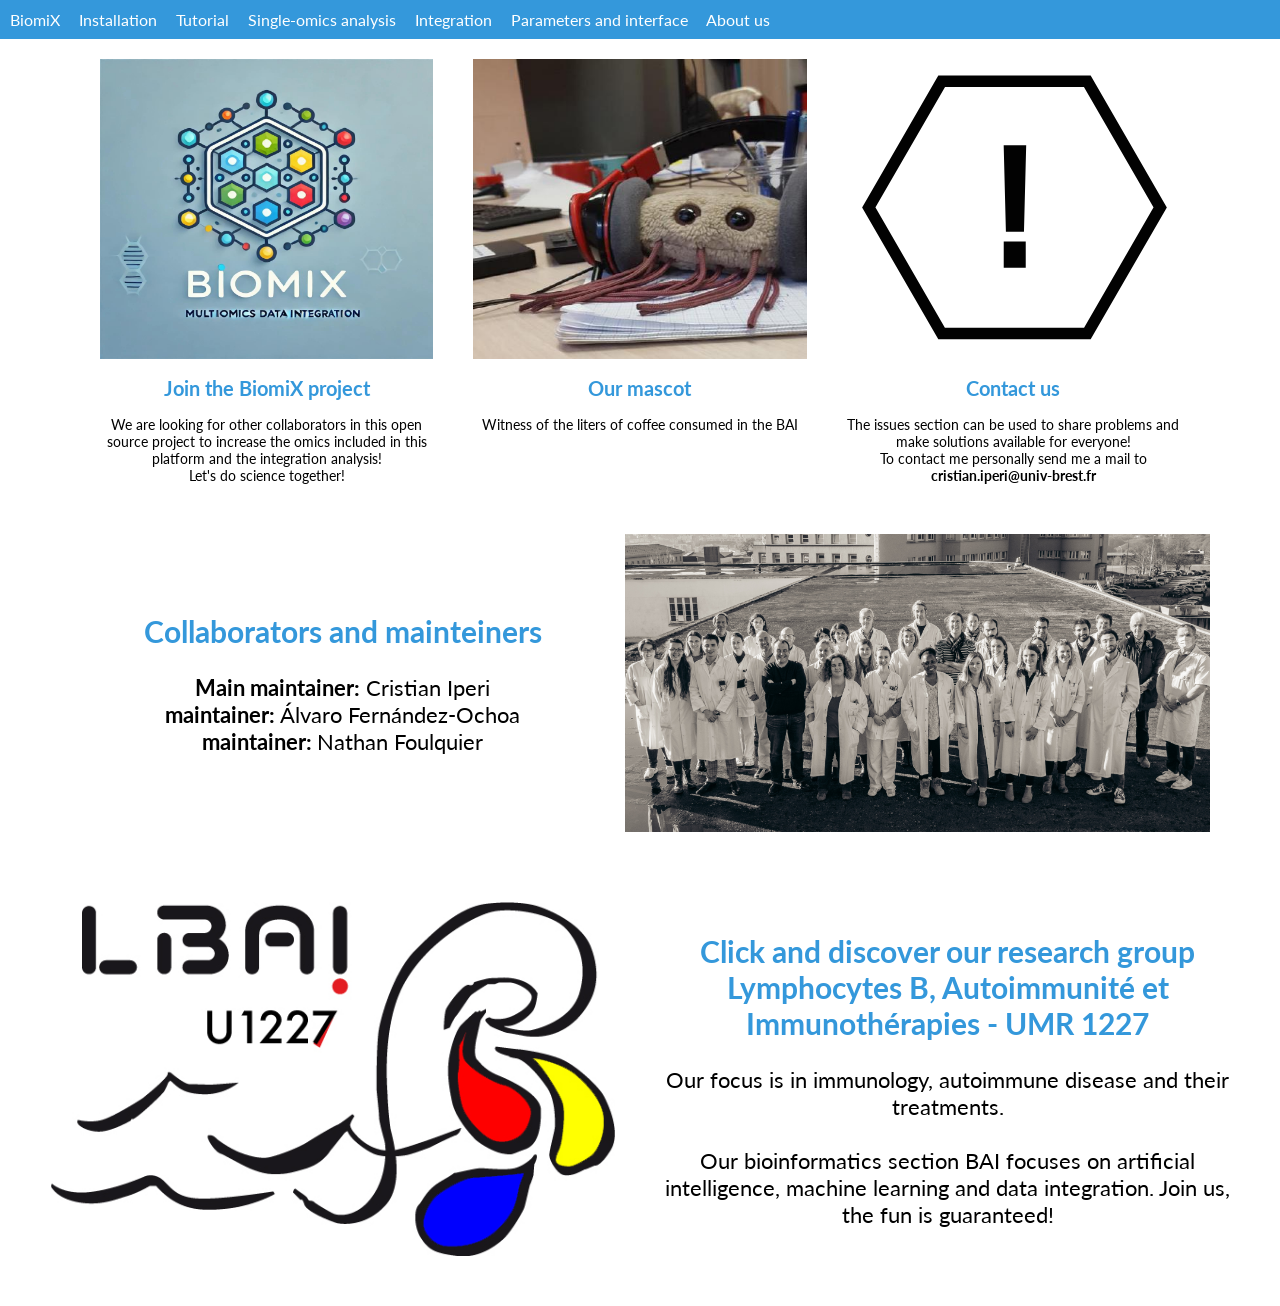
==== about_us.html @ be2e3692 "Copy website BiomiX 1st publication" ====
<html lang="en">

<head>
   <meta charset="utf-8">
   <meta http-equiv="X-UA-Compatible" content="IE=edge">
   <meta name="viewport" content="width=device-width, initial-scale=1">
   <link rel="preconnect" href="https://fonts.googleapis.com">
   <link rel="preconnect" href="https://fonts.gstatic.com" crossorigin>
   <link href="https://fonts.googleapis.com/css2?family=Lato&display=swap" rel="stylesheet">
   <title>BiomiX</title>
   <!-- Add your other head content here -->

   <!-- Styles for the banner and content -->
   <style>
      body {
         margin: 0;
         padding: 0;
         font-family: 'Lato', sans-serif;
      }

      .banner {
         background-color: #3498db; /* Blue background color */
         padding: 10px;
         text-align: left;
         color: white;
      }

      .banner a {
         color: white;
         margin-right: 15px;
         text-decoration: none;
      }

      .header-section {
         font-family: Arial, sans-serif;
         text-align: center;
         position: relative;
         background-color: #f1f1f1; /* Light gray background color */
         margin-bottom: 20px;
      }

      .header-section figure {
         margin: 0;
         position: relative;
         overflow: hidden; /* Ensure the image does not overflow */
      }

      .header-section img {
         width: 100%;
         height: 50vh; /* 50% of the viewport height */
         object-fit: cover; /* Cover the entire figure with the image */
         display: block;
      }

      .header-overlay {
         position: absolute;
         top: 50%;
         left: 50%;
         transform: translate(-50%, -50%);
         color: white;
         text-align: center;
         width: 100%;
         padding: 20px;
         box-sizing: border-box;
      }

      .header-overlay h1 {
         font-size: 60px; /* Adjust the font size as needed */
         margin-bottom: 10px;
      }

      .header-overlay p {
         font-size: 20px;
         margin-bottom: 20px;
      }

      .install-button {
         display: inline-block;
         padding: 15px 30px;
         background-color: #ffd700;
         text-decoration: none;
         border-radius: 5px;
         font-size: 18px;
         color: white; /* Text color */
      }

      .content-section {
         display: flex;
         justify-content: space-between;
         align-items: center;
         padding: 20px;
         box-sizing: border-box;
      }

      .content-section .text-content {
         flex: 1;
         padding-right: 20px;
      }

      .content-section .text-content h2 {
         font-size: 30px;
         color: #3498db; /* Blue color for title */
         font-weight: bold;
         margin-left: 60px; /* Adjust the left margin of the text */
         text-align: center; /* Center the content */
      }

      .content-section .text-content p {
         font-size: 22px;
         margin-left: 60px; /* Adjust the left margin of the text */
         text-align: center; /* Center the content */
      }

      .content-section .image-content {
         flex: 1;
         max-width: 600px; /* Limit the width of the figure */
         margin-right: 50px; /* Adjust the left margin of the figure */

      }

      .content-section .image-content img {
         width: 100%;
         height: auto;
      }

      .inline-figures {
         display: flex;
         justify-content: space-between;
         margin-bottom: 10px; /* Reduced separation between inline figures */
      }

      .inline-figure {
         flex: 1;
         max-width: 400px; /* Increase the width of each inline figure */
         text-align: center; /* Center the content */
         margin: 20px; /* Add margin to each inline figure */
      }

      .inline-figure:first-child {
         margin-left: 100px; /* Adjust the left margin of the first figure */
      }

      .inline-figure:last-child {
         margin-right: 100px; /* Adjust the right margin of the last figure */
      }

      .inline-figure img {
         width: 100%;
         height: 300px;
      }

      .inline-figure h2 {
         font-size: 20px;
         color: #3498db; /* Blue color for title */
         font-weight: bold;
      }

      .inline-figure p {
         font-size: 14px;
         max-width: 400px; /* Adjust the max-width as needed */
         text-align: center; /* Center the content */
         margin: 0px; /* Add margin to each inline figure */
      }
      
      .final-content {
         display: flex;
         justify-content: space-between;
         align-items: center;
         padding: 50px;
         box-sizing: border-box;
      }

      .final-content .text-content {
         flex: 1;
         padding-left: 50px; /* Add left padding to create space between image and text */
      }

      .final-content .text-content h2 {
         font-size: 30px;
         color: #3498db; /* Blue color for title */
         font-weight: bold;
         text-align: center; /* Center the content */
      }

      .final-content .text-content p {
         font-size: 22px;
         text-align: center; /* Center the content */
      }

      .final-content .image-content {
         flex: 1;
         max-width: 600px; /* Limit the width of the figure */
      }

      .final-content .image-content img {
         width: 100%;
         height: auto;
      }
      }
   </style>
</head>

<body>

<!-- Banner with Navigation Links -->
<div class="banner">
   <a href="index.html">BiomiX</a>
   <a href="Installation.html">Installation</a>
   <a href="Tutorial.html">Tutorial</a>
   <a href="Single-omics_analysis.html">Single-omics analysis</a>
   <a href="Integration_analysis.html">Integration</a>
   <a href="Parameters_and_interface.html">Parameters and interface</a>
   <a href="about_us.html">About us</a>
</div>


<!-- Inline Figures with Titles and Text -->
<div class="inline-figures">
   <div class="inline-figure">
      <img src="BiomiX_logo3.png" alt="Inline Image 1">
      <h2>Join the BiomiX project</h2>
      <p>We are looking for other collaborators in this open source project to increase the omics included in this platform and the integration analysis! <br></be> Let's do science together!</p>
   </div>
   <div class="inline-figure">
      <img src="Mascot.jpeg" alt="Inline Image 2">
      <h2>Our mascot</h2>
      <p>Witness of the liters of coffee consumed in the BAI </p>
   </div>
   <div class="inline-figure">
      <img src="Esclamation.svg" alt="Inline Image 3">
      <h2>Contact us</h2>
      <p>The issues section can be used to share problems and make solutions available for everyone! <br>To contact me personally send me a mail to <br> <strong>cristian.iperi@univ-brest.fr </strong></p>
   </div>
</div>

<!-- Content Section with Title, Text, and Figures -->
<div class="content-section">
   <div class="text-content">
      <h2>Collaborators and mainteiners</h2>
      <p> <strong>Main maintainer:</strong> Cristian Iperi <br> <strong>maintainer:</strong> Álvaro Fernández-Ochoa <br> <strong>maintainer: </strong> Nathan Foulquier </p>
   </div>
   <div class="image-content">
      <img src="umr12271.jpg" alt="Image for section 4"> <!-- Replace "your-image.jpg" with the actual filename of your jpg image -->
   </div>
</div>

<!-- Final Content Section with Title, Text, and Figure -->
<div class="final-content">
   <div class="image-content">
      <img src="LBAI_logo.jpg" alt="Image for the final section"> <!-- Replace "your-image.jpg" with the actual filename of your jpg image -->
   </div>
   <div class="text-content">
      <h2>Click and discover our research group Lymphocytes B, Autoimmunité et Immunothérapies - UMR 1227 </h2>
      <p> Our focus is in immunology, autoimmune disease and their treatments.<br> <br> Our bioinformatics section BAI focuses on artificial intelligence, machine learning and data integration. Join us, the fun is guaranteed! </p>
   </div>
</div>

<!-- Main content of your page goes here -->

</body>

</html>
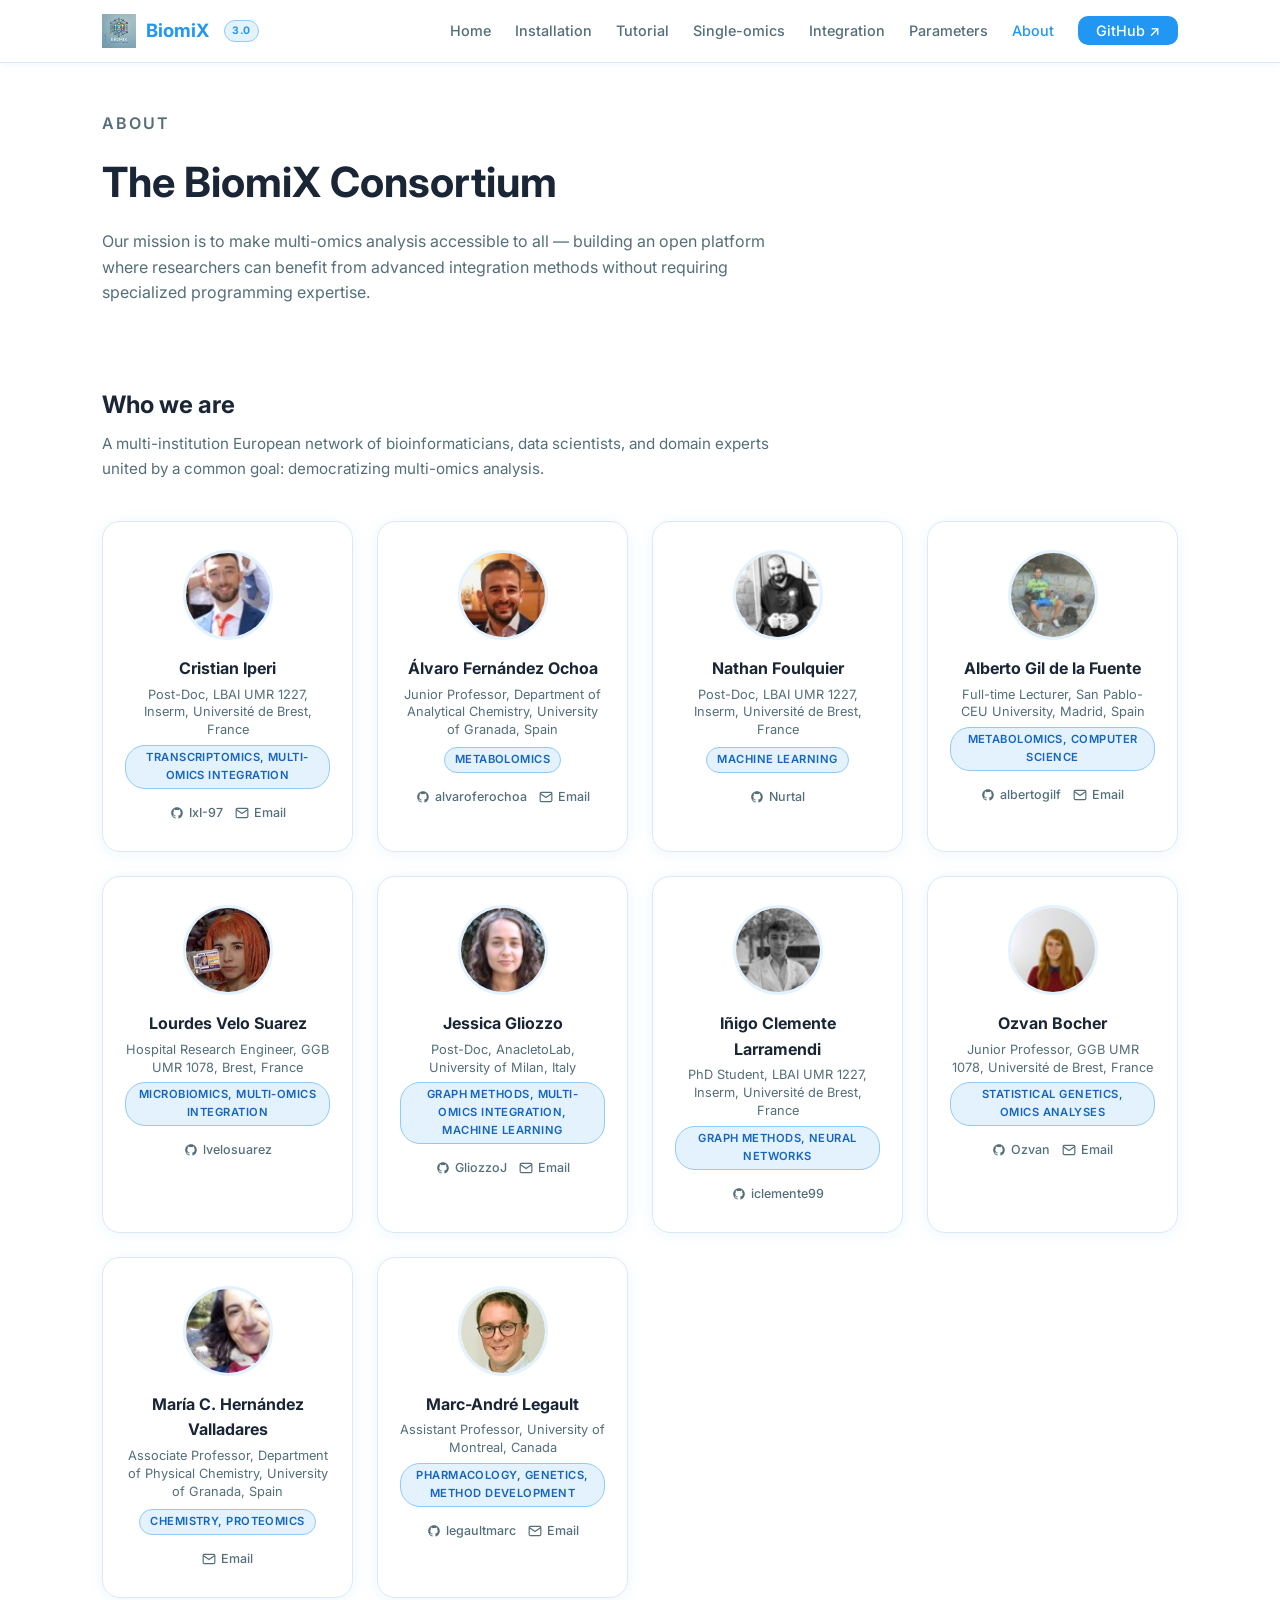
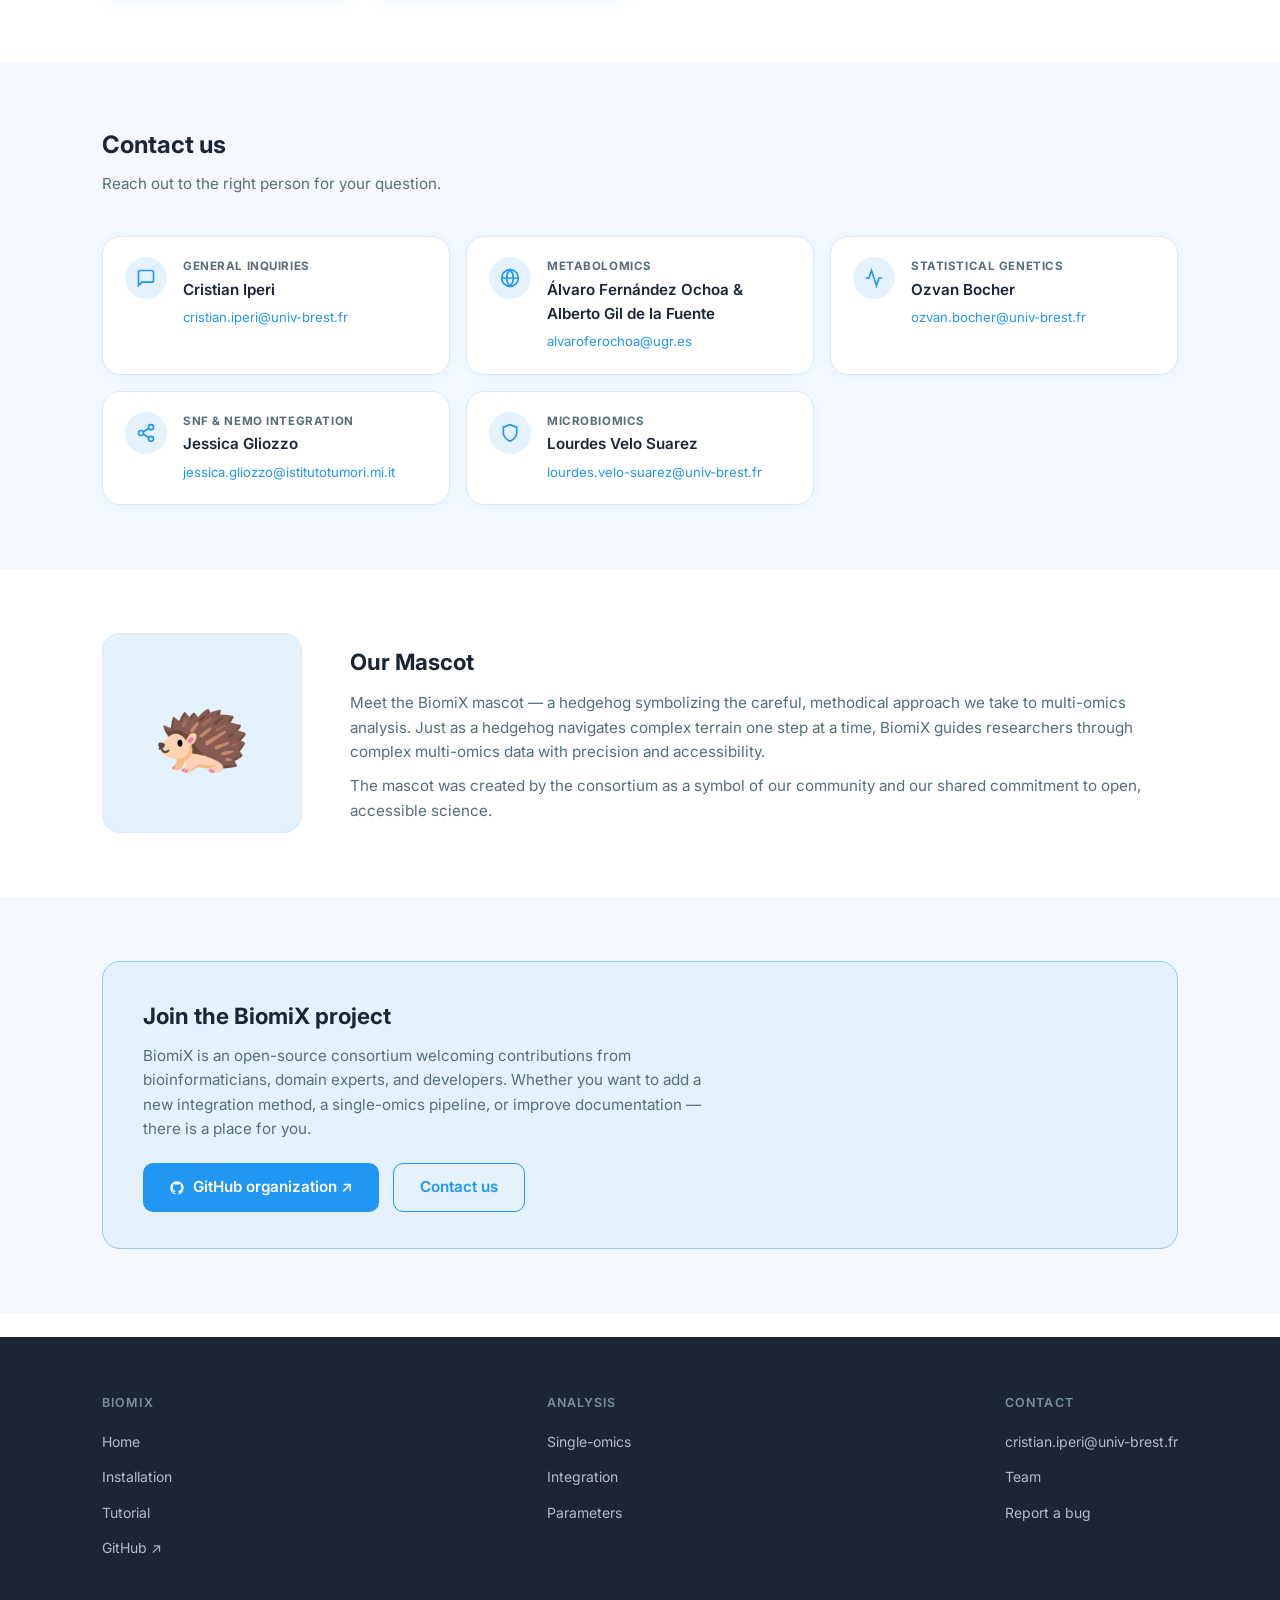
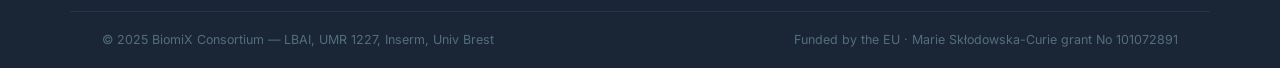
==== commit a4a2400a: "Update about page" ====
--- a/about_us.html
+++ b/about_us.html
@@ -1,262 +1,516 @@
+<!DOCTYPE html>
 <html lang="en">
-
 <head>
-   <meta charset="utf-8">
-   <meta http-equiv="X-UA-Compatible" content="IE=edge">
-   <meta name="viewport" content="width=device-width, initial-scale=1">
-   <link rel="preconnect" href="https://fonts.googleapis.com">
-   <link rel="preconnect" href="https://fonts.gstatic.com" crossorigin>
-   <link href="https://fonts.googleapis.com/css2?family=Lato&display=swap" rel="stylesheet">
-   <title>BiomiX</title>
-   <!-- Add your other head content here -->
-
-   <!-- Styles for the banner and content -->
-   <style>
-      body {
-         margin: 0;
-         padding: 0;
-         font-family: 'Lato', sans-serif;
-      }
-
-      .banner {
-         background-color: #3498db; /* Blue background color */
-         padding: 10px;
-         text-align: left;
-         color: white;
-      }
-
-      .banner a {
-         color: white;
-         margin-right: 15px;
-         text-decoration: none;
-      }
-
-      .header-section {
-         font-family: Arial, sans-serif;
-         text-align: center;
-         position: relative;
-         background-color: #f1f1f1; /* Light gray background color */
-         margin-bottom: 20px;
-      }
-
-      .header-section figure {
-         margin: 0;
-         position: relative;
-         overflow: hidden; /* Ensure the image does not overflow */
-      }
-
-      .header-section img {
-         width: 100%;
-         height: 50vh; /* 50% of the viewport height */
-         object-fit: cover; /* Cover the entire figure with the image */
-         display: block;
-      }
-
-      .header-overlay {
-         position: absolute;
-         top: 50%;
-         left: 50%;
-         transform: translate(-50%, -50%);
-         color: white;
-         text-align: center;
-         width: 100%;
-         padding: 20px;
-         box-sizing: border-box;
-      }
-
-      .header-overlay h1 {
-         font-size: 60px; /* Adjust the font size as needed */
-         margin-bottom: 10px;
-      }
-
-      .header-overlay p {
-         font-size: 20px;
-         margin-bottom: 20px;
-      }
-
-      .install-button {
-         display: inline-block;
-         padding: 15px 30px;
-         background-color: #ffd700;
-         text-decoration: none;
-         border-radius: 5px;
-         font-size: 18px;
-         color: white; /* Text color */
-      }
-
-      .content-section {
-         display: flex;
-         justify-content: space-between;
-         align-items: center;
-         padding: 20px;
-         box-sizing: border-box;
-      }
-
-      .content-section .text-content {
-         flex: 1;
-         padding-right: 20px;
-      }
-
-      .content-section .text-content h2 {
-         font-size: 30px;
-         color: #3498db; /* Blue color for title */
-         font-weight: bold;
-         margin-left: 60px; /* Adjust the left margin of the text */
-         text-align: center; /* Center the content */
-      }
-
-      .content-section .text-content p {
-         font-size: 22px;
-         margin-left: 60px; /* Adjust the left margin of the text */
-         text-align: center; /* Center the content */
-      }
-
-      .content-section .image-content {
-         flex: 1;
-         max-width: 600px; /* Limit the width of the figure */
-         margin-right: 50px; /* Adjust the left margin of the figure */
-
-      }
-
-      .content-section .image-content img {
-         width: 100%;
-         height: auto;
-      }
-
-      .inline-figures {
-         display: flex;
-         justify-content: space-between;
-         margin-bottom: 10px; /* Reduced separation between inline figures */
-      }
-
-      .inline-figure {
-         flex: 1;
-         max-width: 400px; /* Increase the width of each inline figure */
-         text-align: center; /* Center the content */
-         margin: 20px; /* Add margin to each inline figure */
-      }
-
-      .inline-figure:first-child {
-         margin-left: 100px; /* Adjust the left margin of the first figure */
-      }
-
-      .inline-figure:last-child {
-         margin-right: 100px; /* Adjust the right margin of the last figure */
-      }
-
-      .inline-figure img {
-         width: 100%;
-         height: 300px;
-      }
-
-      .inline-figure h2 {
-         font-size: 20px;
-         color: #3498db; /* Blue color for title */
-         font-weight: bold;
-      }
-
-      .inline-figure p {
-         font-size: 14px;
-         max-width: 400px; /* Adjust the max-width as needed */
-         text-align: center; /* Center the content */
-         margin: 0px; /* Add margin to each inline figure */
-      }
-      
-      .final-content {
-         display: flex;
-         justify-content: space-between;
-         align-items: center;
-         padding: 50px;
-         box-sizing: border-box;
-      }
-
-      .final-content .text-content {
-         flex: 1;
-         padding-left: 50px; /* Add left padding to create space between image and text */
-      }
-
-      .final-content .text-content h2 {
-         font-size: 30px;
-         color: #3498db; /* Blue color for title */
-         font-weight: bold;
-         text-align: center; /* Center the content */
-      }
-
-      .final-content .text-content p {
-         font-size: 22px;
-         text-align: center; /* Center the content */
-      }
-
-      .final-content .image-content {
-         flex: 1;
-         max-width: 600px; /* Limit the width of the figure */
-      }
-
-      .final-content .image-content img {
-         width: 100%;
-         height: auto;
-      }
-      }
-   </style>
+  <meta charset="UTF-8">
+  <meta name="viewport" content="width=device-width, initial-scale=1.0">
+  <title>About Us — BiomiX 3.0</title>
+  <link rel="preconnect" href="https://fonts.googleapis.com">
+  <link href="https://fonts.googleapis.com/css2?family=Inter:wght@400;500;600;700&display=swap" rel="stylesheet">
+  <style>
+    :root {
+      --blue:       #2196f3;
+      --blue-dark:  #1565c0;
+      --blue-light: #e3f2fd;
+      --blue-mid:   #90caf9;
+      --text:       #1a2636;
+      --muted:      #546e7a;
+      --white:      #ffffff;
+      --bg:         #f5f9ff;
+      --border:     #dce8f5;
+      --radius:     10px;
+      --radius-lg:  18px;
+      --shadow:     0 2px 16px rgba(33,150,243,0.08);
+    }
+    *, *::before, *::after { box-sizing: border-box; margin: 0; padding: 0; }
+    html { scroll-behavior: smooth; }
+    body { font-family: 'Inter', sans-serif; background: var(--white); color: var(--text); line-height: 1.6; }
+    a { color: var(--blue); text-decoration: none; }
+    a:hover { text-decoration: underline; }
+    img { max-width: 100%; display: block; }
+
+    /* NAV */
+    .nav { position: sticky; top: 0; z-index: 100; background: rgba(255,255,255,0.95); backdrop-filter: blur(10px); border-bottom: 1px solid var(--border); box-shadow: 0 1px 8px rgba(33,150,243,0.07); }
+    .nav__inner { max-width: 1140px; margin: 0 auto; padding: 0 32px; height: 62px; display: flex; align-items: center; justify-content: space-between; }
+    .nav__logo { display: flex; align-items: center; gap: 10px; font-weight: 700; font-size: 1.15rem; color: var(--text); text-decoration: none; }
+    .nav__logo img { height: 34px; width: auto; }
+    .nav__logo-name { color: var(--blue); }
+    .nav__links { display: flex; gap: 24px; list-style: none; }
+    .nav__links a { color: var(--muted); font-size: 0.9rem; font-weight: 500; transition: color 0.18s; }
+    .nav__links a:hover, .nav__links a.active { color: var(--blue); text-decoration: none; }
+    .nav__cta { background: var(--blue); color: var(--white) !important; padding: 6px 18px; border-radius: var(--radius); font-weight: 600; font-size: 0.875rem; }
+    .nav__cta:hover { background: var(--blue-dark) !important; text-decoration: none; }
+    .badge { display: inline-block; font-size: 0.65rem; font-weight: 700; text-transform: uppercase; letter-spacing: 0.05em; padding: 2px 7px; border-radius: 20px; vertical-align: middle; margin-left: 5px; }
+    .badge--new { background: var(--blue-light); color: var(--blue); border: 1px solid var(--blue-mid); }
+
+    /* LAYOUT */
+    .section { padding: 64px 0; }
+    .section--alt { background: var(--bg); }
+    .container { max-width: 1140px; margin: 0 auto; padding: 0 32px; }
+
+    /* PAGE HEADER */
+    .page-header { padding: 48px 0 16px; }
+    .page-header__eyebrow { font-size: 0.8rem; font-weight: 600; text-transform: uppercase; letter-spacing: 0.12em; color: var(--blue); margin-bottom: 12px; }
+    .page-header h1 { font-size: clamp(1.9rem,4vw,2.6rem); color: var(--text); margin-bottom: 14px; }
+    .page-header p { color: var(--muted); font-size: 1rem; max-width: 68ch; }
+
+    /* SECTION HEADER */
+    .section-header { margin-bottom: 40px; }
+    .section-header h2 { font-size: 1.5rem; color: var(--text); margin-bottom: 8px; }
+    .section-header p { color: var(--muted); font-size: 0.95rem; max-width: 68ch; }
+    .section-header--center { text-align: center; }
+    .section-header--center p { margin: 8px auto 0; }
+
+    /* TEAM GRID */
+    .team-grid { display: grid; grid-template-columns: repeat(auto-fill, minmax(240px, 1fr)); gap: 24px; }
+
+    .team-card { background: var(--white); border: 1px solid var(--border); border-radius: var(--radius-lg); padding: 28px 22px; box-shadow: var(--shadow); text-align: center; transition: transform 0.18s, box-shadow 0.18s; }
+    .team-card:hover { transform: translateY(-3px); box-shadow: 0 6px 24px rgba(33,150,243,0.13); }
+
+    .team-card__photo { width: 90px; height: 90px; border-radius: 50%; margin: 0 auto 16px; overflow: hidden; border: 3px solid var(--blue-light); background: var(--blue-light); display: flex; align-items: center; justify-content: center; }
+    .team-card__photo img { width: 100%; height: 100%; object-fit: cover; }
+    .team-card__initials { font-size: 1.6rem; font-weight: 700; color: var(--blue-dark); }
+
+    .team-card__name { font-size: 1rem; font-weight: 700; color: var(--text); margin-bottom: 4px; }
+    .team-card__role { font-size: 0.8rem; color: var(--muted); margin-bottom: 6px; line-height: 1.4; }
+    .team-card__domain { display: inline-block; font-size: 0.7rem; font-weight: 600; text-transform: uppercase; letter-spacing: 0.04em; background: var(--blue-light); color: var(--blue-dark); border: 1px solid var(--blue-mid); padding: 3px 10px; border-radius: 20px; margin-bottom: 14px; }
+
+    .team-card__links { display: flex; justify-content: center; gap: 12px; }
+    .team-card__links a { display: flex; align-items: center; gap: 5px; font-size: 0.78rem; color: var(--muted); font-weight: 500; transition: color 0.15s; }
+    .team-card__links a:hover { color: var(--blue); text-decoration: none; }
+    .team-card__links svg { width: 14px; height: 14px; flex-shrink: 0; }
+
+    /* CONTACT SECTION */
+    .contact-grid { display: grid; grid-template-columns: repeat(auto-fill, minmax(280px, 1fr)); gap: 16px; }
+    .contact-card { background: var(--white); border: 1px solid var(--border); border-radius: var(--radius-lg); padding: 20px 22px; box-shadow: var(--shadow); display: flex; gap: 16px; align-items: flex-start; }
+    .contact-card__icon { width: 42px; height: 42px; border-radius: 50%; background: var(--blue-light); display: flex; align-items: center; justify-content: center; flex-shrink: 0; }
+    .contact-card__icon svg { width: 20px; height: 20px; color: var(--blue); }
+    .contact-card__topic { font-size: 0.72rem; font-weight: 700; text-transform: uppercase; letter-spacing: 0.05em; color: var(--muted); margin-bottom: 2px; }
+    .contact-card__name { font-size: 0.95rem; font-weight: 600; color: var(--text); margin-bottom: 2px; }
+    .contact-card__email { font-size: 0.82rem; color: var(--blue); }
+
+    /* JOIN SECTION */
+    .join-box { background: var(--blue-light); border: 1px solid var(--blue-mid); border-radius: var(--radius-lg); padding: 36px 40px; display: grid; grid-template-columns: 1fr auto; gap: 32px; align-items: center; }
+    .join-box h2 { font-size: 1.4rem; color: var(--text); margin-bottom: 10px; }
+    .join-box p { color: var(--muted); font-size: 0.95rem; max-width: 56ch; }
+    .btn { display: inline-flex; align-items: center; gap: 8px; padding: 11px 26px; border-radius: var(--radius); font-weight: 600; font-size: 0.95rem; cursor: pointer; transition: all 0.18s; border: none; text-decoration: none !important; }
+    .btn--blue { background: var(--blue); color: var(--white); }
+    .btn--blue:hover { background: var(--blue-dark); }
+    .btn--outline { background: transparent; color: var(--blue); border: 1.5px solid var(--blue); }
+    .btn--outline:hover { background: var(--blue-light); }
+
+    /* MASCOT SECTION */
+    .mascot-wrap { display: grid; grid-template-columns: auto 1fr; gap: 48px; align-items: center; }
+    .mascot-wrap__img { width: 200px; height: 200px; border-radius: var(--radius-lg); background: var(--blue-light); border: 1px solid var(--border); display: flex; align-items: center; justify-content: center; overflow: hidden; flex-shrink: 0; }
+    .mascot-wrap__img img { width: 100%; height: 100%; object-fit: contain; }
+    .mascot-wrap h2 { font-size: 1.4rem; color: var(--text); margin-bottom: 12px; }
+    .mascot-wrap p { color: var(--muted); font-size: 0.95rem; }
+
+    /* FOOTER */
+    .footer { background: #1a2636; padding: 56px 0 0; margin-top: 24px; }
+    .footer__inner { max-width: 1140px; margin: 0 auto; padding: 0 32px 40px; display: flex; justify-content: space-between; gap: 32px; flex-wrap: wrap; }
+    .footer__col h4 { font-size: 0.78rem; text-transform: uppercase; letter-spacing: 0.09em; color: #78909c; margin-bottom: 16px; font-weight: 600; }
+    .footer__col ul { list-style: none; }
+    .footer__col ul li { margin-bottom: 10px; }
+    .footer__col ul a { color: #b0bec5; font-size: 0.875rem; }
+    .footer__col ul a:hover { color: var(--white); text-decoration: none; }
+    .footer__bottom { max-width: 1140px; margin: 0 auto; padding: 18px 32px; border-top: 1px solid #263545; font-size: 0.78rem; color: #546e7a; display: flex; justify-content: space-between; flex-wrap: wrap; gap: 8px; }
+
+    @media (max-width: 860px) {
+      .nav__links { display: none; }
+      .join-box { grid-template-columns: 1fr; }
+      .mascot-wrap { grid-template-columns: 1fr; }
+      .mascot-wrap__img { margin: 0 auto; }
+    }
+  </style>
 </head>
-
 <body>
 
-<!-- Banner with Navigation Links -->
-<div class="banner">
-   <a href="index.html">BiomiX</a>
-   <a href="Installation.html">Installation</a>
-   <a href="Tutorial.html">Tutorial</a>
-   <a href="Single-omics_analysis.html">Single-omics analysis</a>
-   <a href="Integration_analysis.html">Integration</a>
-   <a href="Parameters_and_interface.html">Parameters and interface</a>
-   <a href="about_us.html">About us</a>
-</div>
-
-
-<!-- Inline Figures with Titles and Text -->
-<div class="inline-figures">
-   <div class="inline-figure">
-      <img src="BiomiX_logo3.png" alt="Inline Image 1">
-      <h2>Join the BiomiX project</h2>
-      <p>We are looking for other collaborators in this open source project to increase the omics included in this platform and the integration analysis! <br></be> Let's do science together!</p>
-   </div>
-   <div class="inline-figure">
-      <img src="Mascot.jpeg" alt="Inline Image 2">
-      <h2>Our mascot</h2>
-      <p>Witness of the liters of coffee consumed in the BAI </p>
-   </div>
-   <div class="inline-figure">
-      <img src="Esclamation.svg" alt="Inline Image 3">
+<!-- NAV -->
+<nav class="nav">
+  <div class="nav__inner">
+    <a href="index.html" class="nav__logo">
+      <img src="BiomiX_logo3.png" alt="BiomiX logo" onerror="this.style.display='none'">
+      <span class="nav__logo-name">BiomiX</span>
+      <span class="badge badge--new">3.0</span>
+    </a>
+    <ul class="nav__links">
+      <li><a href="index.html">Home</a></li>
+      <li><a href="Installation.html">Installation</a></li>
+      <li><a href="Tutorial.html">Tutorial</a></li>
+      <li><a href="Single-omics_analysis.html">Single-omics</a></li>
+      <li><a href="Integration_analysis.html">Integration</a></li>
+      <li><a href="Parameters_and_interface.html">Parameters</a></li>
+      <li><a href="about_us.html" class="active">About</a></li>
+      <li><a href="https://github.com/BiomiX-consortium/BiomiX2.5" target="_blank" class="nav__cta">GitHub ↗</a></li>
+    </ul>
+  </div>
+</nav>
+
+<!-- PAGE HEADER -->
+<section class="page-header">
+  <div class="container">
+    <p class="page-header__eyebrow">About</p>
+    <h1>The BiomiX Consortium</h1>
+    <p>Our mission is to make multi-omics analysis accessible to all — building an open platform where researchers can benefit from advanced integration methods without requiring specialized programming expertise.</p>
+  </div>
+</section>
+
+<!-- WHO WE ARE -->
+<section class="section">
+  <div class="container">
+    <div class="section-header">
+      <h2>Who we are</h2>
+      <p>A multi-institution European network of bioinformaticians, data scientists, and domain experts united by a common goal: democratizing multi-omics analysis.</p>
+    </div>
+
+    <div class="team-grid">
+
+      <!-- Cristian Iperi -->
+      <div class="team-card">
+        <div class="team-card__photo">
+          <img src="assets/team/cristian.jpg" alt="Cristian Iperi"
+               onerror="this.style.display='none'; this.nextElementSibling.style.display='flex';">
+          <span class="team-card__initials" style="display:none;">CI</span>
+        </div>
+        <div class="team-card__name">Cristian Iperi</div>
+        <div class="team-card__role">Post-Doc, LBAI UMR 1227, Inserm, Université de Brest, France</div>
+        <div class="team-card__domain">Transcriptomics, Multi-omics integration</div>
+        <div class="team-card__links">
+          <a href="https://github.com/IxI-97" target="_blank">
+            <svg viewBox="0 0 24 24" fill="currentColor"><path d="M12 2C6.477 2 2 6.477 2 12c0 4.418 2.865 8.166 6.839 9.489.5.092.682-.217.682-.482 0-.237-.009-.868-.013-1.703-2.782.604-3.369-1.341-3.369-1.341-.454-1.154-1.11-1.462-1.11-1.462-.908-.62.069-.608.069-.608 1.003.07 1.531 1.03 1.531 1.03.892 1.529 2.341 1.087 2.91.832.092-.647.35-1.088.636-1.338-2.22-.253-4.555-1.11-4.555-4.943 0-1.091.39-1.984 1.029-2.683-.103-.253-.446-1.27.098-2.647 0 0 .84-.269 2.75 1.025A9.578 9.578 0 0112 6.836c.85.004 1.705.114 2.504.336 1.909-1.294 2.747-1.025 2.747-1.025.546 1.377.203 2.394.1 2.647.64.699 1.028 1.592 1.028 2.683 0 3.842-2.339 4.687-4.566 4.935.359.309.678.919.678 1.852 0 1.336-.012 2.415-.012 2.743 0 .267.18.578.688.48C19.138 20.163 22 16.418 22 12c0-5.523-4.477-10-10-10z"/></svg>
+            IxI-97
+          </a>
+          <a href="mailto:cristian.iperi@univ-brest.fr">
+            <svg viewBox="0 0 24 24" fill="none" stroke="currentColor" stroke-width="2"><path d="M4 4h16c1.1 0 2 .9 2 2v12c0 1.1-.9 2-2 2H4c-1.1 0-2-.9-2-2V6c0-1.1.9-2 2-2z"/><polyline points="22,6 12,13 2,6"/></svg>
+            Email
+          </a>
+        </div>
+      </div>
+
+      <!-- Álvaro Fernández Ochoa -->
+      <div class="team-card">
+        <div class="team-card__photo">
+          <img src="assets/team/alvaro.jpg" alt="Álvaro Fernández Ochoa"
+               onerror="this.style.display='none'; this.nextElementSibling.style.display='flex';">
+          <span class="team-card__initials" style="display:none;">ÁF</span>
+        </div>
+        <div class="team-card__name">Álvaro Fernández Ochoa</div>
+        <div class="team-card__role">Junior Professor, Department of Analytical Chemistry, University of Granada, Spain</div>
+        <div class="team-card__domain">Metabolomics</div>
+        <div class="team-card__links">
+          <a href="https://github.com/alvaroferochoa" target="_blank">
+            <svg viewBox="0 0 24 24" fill="currentColor"><path d="M12 2C6.477 2 2 6.477 2 12c0 4.418 2.865 8.166 6.839 9.489.5.092.682-.217.682-.482 0-.237-.009-.868-.013-1.703-2.782.604-3.369-1.341-3.369-1.341-.454-1.154-1.11-1.462-1.11-1.462-.908-.62.069-.608.069-.608 1.003.07 1.531 1.03 1.531 1.03.892 1.529 2.341 1.087 2.91.832.092-.647.35-1.088.636-1.338-2.22-.253-4.555-1.11-4.555-4.943 0-1.091.39-1.984 1.029-2.683-.103-.253-.446-1.27.098-2.647 0 0 .84-.269 2.75 1.025A9.578 9.578 0 0112 6.836c.85.004 1.705.114 2.504.336 1.909-1.294 2.747-1.025 2.747-1.025.546 1.377.203 2.394.1 2.647.64.699 1.028 1.592 1.028 2.683 0 3.842-2.339 4.687-4.566 4.935.359.309.678.919.678 1.852 0 1.336-.012 2.415-.012 2.743 0 .267.18.578.688.48C19.138 20.163 22 16.418 22 12c0-5.523-4.477-10-10-10z"/></svg>
+            alvaroferochoa
+          </a>
+          <a href="mailto:alvaroferochoa@ugr.es">
+            <svg viewBox="0 0 24 24" fill="none" stroke="currentColor" stroke-width="2"><path d="M4 4h16c1.1 0 2 .9 2 2v12c0 1.1-.9 2-2 2H4c-1.1 0-2-.9-2-2V6c0-1.1.9-2 2-2z"/><polyline points="22,6 12,13 2,6"/></svg>
+            Email
+          </a>
+        </div>
+      </div>
+
+      <!-- Nathan Foulquier -->
+      <div class="team-card">
+        <div class="team-card__photo">
+          <img src="assets/team/nathan.jpg" alt="Nathan Foulquier"
+               onerror="this.style.display='none'; this.nextElementSibling.style.display='flex';">
+          <span class="team-card__initials" style="display:none;">NF</span>
+        </div>
+        <div class="team-card__name">Nathan Foulquier</div>
+        <div class="team-card__role">Post-Doc, LBAI UMR 1227, Inserm, Université de Brest, France</div>
+        <div class="team-card__domain">Machine learning</div>
+        <div class="team-card__links">
+          <a href="https://github.com/Nurtal" target="_blank">
+            <svg viewBox="0 0 24 24" fill="currentColor"><path d="M12 2C6.477 2 2 6.477 2 12c0 4.418 2.865 8.166 6.839 9.489.5.092.682-.217.682-.482 0-.237-.009-.868-.013-1.703-2.782.604-3.369-1.341-3.369-1.341-.454-1.154-1.11-1.462-1.11-1.462-.908-.62.069-.608.069-.608 1.003.07 1.531 1.03 1.531 1.03.892 1.529 2.341 1.087 2.91.832.092-.647.35-1.088.636-1.338-2.22-.253-4.555-1.11-4.555-4.943 0-1.091.39-1.984 1.029-2.683-.103-.253-.446-1.27.098-2.647 0 0 .84-.269 2.75 1.025A9.578 9.578 0 0112 6.836c.85.004 1.705.114 2.504.336 1.909-1.294 2.747-1.025 2.747-1.025.546 1.377.203 2.394.1 2.647.64.699 1.028 1.592 1.028 2.683 0 3.842-2.339 4.687-4.566 4.935.359.309.678.919.678 1.852 0 1.336-.012 2.415-.012 2.743 0 .267.18.578.688.48C19.138 20.163 22 16.418 22 12c0-5.523-4.477-10-10-10z"/></svg>
+            Nurtal
+          </a>
+        </div>
+      </div>
+
+      <!-- Alberto Gil de la Fuente -->
+      <div class="team-card">
+        <div class="team-card__photo">
+          <img src="assets/team/alberto.jpg" alt="Alberto Gil de la Fuente"
+               onerror="this.style.display='none'; this.nextElementSibling.style.display='flex';">
+          <span class="team-card__initials" style="display:none;">AG</span>
+        </div>
+        <div class="team-card__name">Alberto Gil de la Fuente</div>
+        <div class="team-card__role">Full-time Lecturer, San Pablo-CEU University, Madrid, Spain</div>
+        <div class="team-card__domain">Metabolomics, Computer science</div>
+        <div class="team-card__links">
+          <a href="https://github.com/albertogilf" target="_blank">
+            <svg viewBox="0 0 24 24" fill="currentColor"><path d="M12 2C6.477 2 2 6.477 2 12c0 4.418 2.865 8.166 6.839 9.489.5.092.682-.217.682-.482 0-.237-.009-.868-.013-1.703-2.782.604-3.369-1.341-3.369-1.341-.454-1.154-1.11-1.462-1.11-1.462-.908-.62.069-.608.069-.608 1.003.07 1.531 1.03 1.531 1.03.892 1.529 2.341 1.087 2.91.832.092-.647.35-1.088.636-1.338-2.22-.253-4.555-1.11-4.555-4.943 0-1.091.39-1.984 1.029-2.683-.103-.253-.446-1.27.098-2.647 0 0 .84-.269 2.75 1.025A9.578 9.578 0 0112 6.836c.85.004 1.705.114 2.504.336 1.909-1.294 2.747-1.025 2.747-1.025.546 1.377.203 2.394.1 2.647.64.699 1.028 1.592 1.028 2.683 0 3.842-2.339 4.687-4.566 4.935.359.309.678.919.678 1.852 0 1.336-.012 2.415-.012 2.743 0 .267.18.578.688.48C19.138 20.163 22 16.418 22 12c0-5.523-4.477-10-10-10z"/></svg>
+            albertogilf
+          </a>
+          <a href="mailto:alberto.gilf@gmail.com">
+            <svg viewBox="0 0 24 24" fill="none" stroke="currentColor" stroke-width="2"><path d="M4 4h16c1.1 0 2 .9 2 2v12c0 1.1-.9 2-2 2H4c-1.1 0-2-.9-2-2V6c0-1.1.9-2 2-2z"/><polyline points="22,6 12,13 2,6"/></svg>
+            Email
+          </a>
+        </div>
+      </div>
+
+      <!-- Lourdes Velo Suarez -->
+      <div class="team-card">
+        <div class="team-card__photo">
+          <img src="assets/team/lourdes.jpg" alt="Lourdes Velo Suarez"
+               onerror="this.style.display='none'; this.nextElementSibling.style.display='flex';">
+          <span class="team-card__initials" style="display:none;">LV</span>
+        </div>
+        <div class="team-card__name">Lourdes Velo Suarez</div>
+        <div class="team-card__role">Hospital Research Engineer, GGB UMR 1078, Brest, France</div>
+        <div class="team-card__domain">Microbiomics, Multi-omics integration</div>
+        <div class="team-card__links">
+          <a href="https://github.com/lvelosuarez" target="_blank">
+            <svg viewBox="0 0 24 24" fill="currentColor"><path d="M12 2C6.477 2 2 6.477 2 12c0 4.418 2.865 8.166 6.839 9.489.5.092.682-.217.682-.482 0-.237-.009-.868-.013-1.703-2.782.604-3.369-1.341-3.369-1.341-.454-1.154-1.11-1.462-1.11-1.462-.908-.62.069-.608.069-.608 1.003.07 1.531 1.03 1.531 1.03.892 1.529 2.341 1.087 2.91.832.092-.647.35-1.088.636-1.338-2.22-.253-4.555-1.11-4.555-4.943 0-1.091.39-1.984 1.029-2.683-.103-.253-.446-1.27.098-2.647 0 0 .84-.269 2.75 1.025A9.578 9.578 0 0112 6.836c.85.004 1.705.114 2.504.336 1.909-1.294 2.747-1.025 2.747-1.025.546 1.377.203 2.394.1 2.647.64.699 1.028 1.592 1.028 2.683 0 3.842-2.339 4.687-4.566 4.935.359.309.678.919.678 1.852 0 1.336-.012 2.415-.012 2.743 0 .267.18.578.688.48C19.138 20.163 22 16.418 22 12c0-5.523-4.477-10-10-10z"/></svg>
+            lvelosuarez
+          </a>
+        </div>
+      </div>
+
+      <!-- Jessica Gliozzo -->
+      <div class="team-card">
+        <div class="team-card__photo">
+          <img src="assets/team/jessica.jpg" alt="Jessica Gliozzo"
+               onerror="this.style.display='none'; this.nextElementSibling.style.display='flex';">
+          <span class="team-card__initials" style="display:none;">JG</span>
+        </div>
+        <div class="team-card__name">Jessica Gliozzo</div>
+        <div class="team-card__role">Post-Doc, AnacletoLab, University of Milan, Italy</div>
+        <div class="team-card__domain">Graph methods, Multi-omics integration, Machine learning</div>
+        <div class="team-card__links">
+          <a href="https://github.com/GliozzoJ" target="_blank">
+            <svg viewBox="0 0 24 24" fill="currentColor"><path d="M12 2C6.477 2 2 6.477 2 12c0 4.418 2.865 8.166 6.839 9.489.5.092.682-.217.682-.482 0-.237-.009-.868-.013-1.703-2.782.604-3.369-1.341-3.369-1.341-.454-1.154-1.11-1.462-1.11-1.462-.908-.62.069-.608.069-.608 1.003.07 1.531 1.03 1.531 1.03.892 1.529 2.341 1.087 2.91.832.092-.647.35-1.088.636-1.338-2.22-.253-4.555-1.11-4.555-4.943 0-1.091.39-1.984 1.029-2.683-.103-.253-.446-1.27.098-2.647 0 0 .84-.269 2.75 1.025A9.578 9.578 0 0112 6.836c.85.004 1.705.114 2.504.336 1.909-1.294 2.747-1.025 2.747-1.025.546 1.377.203 2.394.1 2.647.64.699 1.028 1.592 1.028 2.683 0 3.842-2.339 4.687-4.566 4.935.359.309.678.919.678 1.852 0 1.336-.012 2.415-.012 2.743 0 .267.18.578.688.48C19.138 20.163 22 16.418 22 12c0-5.523-4.477-10-10-10z"/></svg>
+            GliozzoJ
+          </a>
+          <a href="mailto:jessica.gliozzo@istitutotumori.mi.it">
+            <svg viewBox="0 0 24 24" fill="none" stroke="currentColor" stroke-width="2"><path d="M4 4h16c1.1 0 2 .9 2 2v12c0 1.1-.9 2-2 2H4c-1.1 0-2-.9-2-2V6c0-1.1.9-2 2-2z"/><polyline points="22,6 12,13 2,6"/></svg>
+            Email
+          </a>
+        </div>
+      </div>
+
+      <!-- Iñigo Clemente Larramendi -->
+      <div class="team-card">
+        <div class="team-card__photo">
+          <img src="assets/team/inigo.jpg" alt="Iñigo Clemente Larramendi"
+               onerror="this.style.display='none'; this.nextElementSibling.style.display='flex';">
+          <span class="team-card__initials" style="display:none;">IC</span>
+        </div>
+        <div class="team-card__name">Iñigo Clemente Larramendi</div>
+        <div class="team-card__role">PhD Student, LBAI UMR 1227, Inserm, Université de Brest, France</div>
+        <div class="team-card__domain">Graph methods, Neural networks</div>
+        <div class="team-card__links">
+          <a href="https://github.com/iclemente99" target="_blank">
+            <svg viewBox="0 0 24 24" fill="currentColor"><path d="M12 2C6.477 2 2 6.477 2 12c0 4.418 2.865 8.166 6.839 9.489.5.092.682-.217.682-.482 0-.237-.009-.868-.013-1.703-2.782.604-3.369-1.341-3.369-1.341-.454-1.154-1.11-1.462-1.11-1.462-.908-.62.069-.608.069-.608 1.003.07 1.531 1.03 1.531 1.03.892 1.529 2.341 1.087 2.91.832.092-.647.35-1.088.636-1.338-2.22-.253-4.555-1.11-4.555-4.943 0-1.091.39-1.984 1.029-2.683-.103-.253-.446-1.27.098-2.647 0 0 .84-.269 2.75 1.025A9.578 9.578 0 0112 6.836c.85.004 1.705.114 2.504.336 1.909-1.294 2.747-1.025 2.747-1.025.546 1.377.203 2.394.1 2.647.64.699 1.028 1.592 1.028 2.683 0 3.842-2.339 4.687-4.566 4.935.359.309.678.919.678 1.852 0 1.336-.012 2.415-.012 2.743 0 .267.18.578.688.48C19.138 20.163 22 16.418 22 12c0-5.523-4.477-10-10-10z"/></svg>
+            iclemente99
+          </a>
+        </div>
+      </div>
+
+      <!-- Ozvan Bocher -->
+      <div class="team-card">
+        <div class="team-card__photo">
+          <img src="assets/team/ozvan.jpg" alt="Ozvan Bocher"
+               onerror="this.style.display='none'; this.nextElementSibling.style.display='flex';">
+          <span class="team-card__initials" style="display:none;">OB</span>
+        </div>
+        <div class="team-card__name">Ozvan Bocher</div>
+        <div class="team-card__role">Junior Professor, GGB UMR 1078, Université de Brest, France</div>
+        <div class="team-card__domain">Statistical genetics, Omics analyses</div>
+        <div class="team-card__links">
+          <a href="https://github.com/Ozvan" target="_blank">
+            <svg viewBox="0 0 24 24" fill="currentColor"><path d="M12 2C6.477 2 2 6.477 2 12c0 4.418 2.865 8.166 6.839 9.489.5.092.682-.217.682-.482 0-.237-.009-.868-.013-1.703-2.782.604-3.369-1.341-3.369-1.341-.454-1.154-1.11-1.462-1.11-1.462-.908-.62.069-.608.069-.608 1.003.07 1.531 1.03 1.531 1.03.892 1.529 2.341 1.087 2.91.832.092-.647.35-1.088.636-1.338-2.22-.253-4.555-1.11-4.555-4.943 0-1.091.39-1.984 1.029-2.683-.103-.253-.446-1.27.098-2.647 0 0 .84-.269 2.75 1.025A9.578 9.578 0 0112 6.836c.85.004 1.705.114 2.504.336 1.909-1.294 2.747-1.025 2.747-1.025.546 1.377.203 2.394.1 2.647.64.699 1.028 1.592 1.028 2.683 0 3.842-2.339 4.687-4.566 4.935.359.309.678.919.678 1.852 0 1.336-.012 2.415-.012 2.743 0 .267.18.578.688.48C19.138 20.163 22 16.418 22 12c0-5.523-4.477-10-10-10z"/></svg>
+            Ozvan
+          </a>
+          <a href="mailto:ozvan.bocher@univ-brest.fr">
+            <svg viewBox="0 0 24 24" fill="none" stroke="currentColor" stroke-width="2"><path d="M4 4h16c1.1 0 2 .9 2 2v12c0 1.1-.9 2-2 2H4c-1.1 0-2-.9-2-2V6c0-1.1.9-2 2-2z"/><polyline points="22,6 12,13 2,6"/></svg>
+            Email
+          </a>
+        </div>
+      </div>
+
+      <!-- María Hernández Valladares -->
+      <div class="team-card">
+        <div class="team-card__photo">
+          <img src="assets/team/maria.jpg" alt="María del Carmen Hernández Valladares"
+               onerror="this.style.display='none'; this.nextElementSibling.style.display='flex';">
+          <span class="team-card__initials" style="display:none;">MH</span>
+        </div>
+        <div class="team-card__name">María C. Hernández Valladares</div>
+        <div class="team-card__role">Associate Professor, Department of Physical Chemistry, University of Granada, Spain</div>
+        <div class="team-card__domain">Chemistry, Proteomics</div>
+        <div class="team-card__links">
+          <a href="mailto:mariahv@ugr.es">
+            <svg viewBox="0 0 24 24" fill="none" stroke="currentColor" stroke-width="2"><path d="M4 4h16c1.1 0 2 .9 2 2v12c0 1.1-.9 2-2 2H4c-1.1 0-2-.9-2-2V6c0-1.1.9-2 2-2z"/><polyline points="22,6 12,13 2,6"/></svg>
+            Email
+          </a>
+        </div>
+      </div>
+
+      <!-- Marc-André Legault -->
+      <div class="team-card">
+        <div class="team-card__photo">
+          <img src="assets/team/marc.jpg" alt="Marc-André Legault"
+               onerror="this.style.display='none'; this.nextElementSibling.style.display='flex';">
+          <span class="team-card__initials" style="display:none;">ML</span>
+        </div>
+        <div class="team-card__name">Marc-André Legault</div>
+        <div class="team-card__role">Assistant Professor, University of Montreal, Canada</div>
+        <div class="team-card__domain">Pharmacology, Genetics, Method development</div>
+        <div class="team-card__links">
+          <a href="https://github.com/legaultmarc" target="_blank">
+            <svg viewBox="0 0 24 24" fill="currentColor"><path d="M12 2C6.477 2 2 6.477 2 12c0 4.418 2.865 8.166 6.839 9.489.5.092.682-.217.682-.482 0-.237-.009-.868-.013-1.703-2.782.604-3.369-1.341-3.369-1.341-.454-1.154-1.11-1.462-1.11-1.462-.908-.62.069-.608.069-.608 1.003.07 1.531 1.03 1.531 1.03.892 1.529 2.341 1.087 2.91.832.092-.647.35-1.088.636-1.338-2.22-.253-4.555-1.11-4.555-4.943 0-1.091.39-1.984 1.029-2.683-.103-.253-.446-1.27.098-2.647 0 0 .84-.269 2.75 1.025A9.578 9.578 0 0112 6.836c.85.004 1.705.114 2.504.336 1.909-1.294 2.747-1.025 2.747-1.025.546 1.377.203 2.394.1 2.647.64.699 1.028 1.592 1.028 2.683 0 3.842-2.339 4.687-4.566 4.935.359.309.678.919.678 1.852 0 1.336-.012 2.415-.012 2.743 0 .267.18.578.688.48C19.138 20.163 22 16.418 22 12c0-5.523-4.477-10-10-10z"/></svg>
+            legaultmarc
+          </a>
+          <a href="mailto:marc-andre.legault.1@umontreal.ca">
+            <svg viewBox="0 0 24 24" fill="none" stroke="currentColor" stroke-width="2"><path d="M4 4h16c1.1 0 2 .9 2 2v12c0 1.1-.9 2-2 2H4c-1.1 0-2-.9-2-2V6c0-1.1.9-2 2-2z"/><polyline points="22,6 12,13 2,6"/></svg>
+            Email
+          </a>
+        </div>
+      </div>
+
+    </div>
+  </div>
+</section>
+
+<!-- CONTACT US -->
+<section class="section section--alt" id="contact">
+  <div class="container">
+    <div class="section-header">
       <h2>Contact us</h2>
-      <p>The issues section can be used to share problems and make solutions available for everyone! <br>To contact me personally send me a mail to <br> <strong>cristian.iperi@univ-brest.fr </strong></p>
-   </div>
-</div>
-
-<!-- Content Section with Title, Text, and Figures -->
-<div class="content-section">
-   <div class="text-content">
-      <h2>Collaborators and mainteiners</h2>
-      <p> <strong>Main maintainer:</strong> Cristian Iperi <br> <strong>maintainer:</strong> Álvaro Fernández-Ochoa <br> <strong>maintainer: </strong> Nathan Foulquier </p>
-   </div>
-   <div class="image-content">
-      <img src="umr12271.jpg" alt="Image for section 4"> <!-- Replace "your-image.jpg" with the actual filename of your jpg image -->
-   </div>
-</div>
-
-<!-- Final Content Section with Title, Text, and Figure -->
-<div class="final-content">
-   <div class="image-content">
-      <img src="LBAI_logo.jpg" alt="Image for the final section"> <!-- Replace "your-image.jpg" with the actual filename of your jpg image -->
-   </div>
-   <div class="text-content">
-      <h2>Click and discover our research group Lymphocytes B, Autoimmunité et Immunothérapies - UMR 1227 </h2>
-      <p> Our focus is in immunology, autoimmune disease and their treatments.<br> <br> Our bioinformatics section BAI focuses on artificial intelligence, machine learning and data integration. Join us, the fun is guaranteed! </p>
-   </div>
-</div>
-
-<!-- Main content of your page goes here -->
+      <p>Reach out to the right person for your question.</p>
+    </div>
+    <div class="contact-grid">
+
+      <div class="contact-card">
+        <div class="contact-card__icon">
+          <svg viewBox="0 0 24 24" fill="none" stroke="currentColor" stroke-width="2"><path d="M21 15a2 2 0 0 1-2 2H7l-4 4V5a2 2 0 0 1 2-2h14a2 2 0 0 1 2 2z"/></svg>
+        </div>
+        <div>
+          <div class="contact-card__topic">General inquiries</div>
+          <div class="contact-card__name">Cristian Iperi</div>
+          <a href="mailto:cristian.iperi@univ-brest.fr" class="contact-card__email">cristian.iperi@univ-brest.fr</a>
+        </div>
+      </div>
+
+      <div class="contact-card">
+        <div class="contact-card__icon">
+          <svg viewBox="0 0 24 24" fill="none" stroke="currentColor" stroke-width="2"><circle cx="12" cy="12" r="10"/><path d="M2 12h20M12 2a15.3 15.3 0 0 1 4 10 15.3 15.3 0 0 1-4 10 15.3 15.3 0 0 1-4-10 15.3 15.3 0 0 1 4-10z"/></svg>
+        </div>
+        <div>
+          <div class="contact-card__topic">Metabolomics</div>
+          <div class="contact-card__name">Álvaro Fernández Ochoa &amp; Alberto Gil de la Fuente</div>
+          <a href="mailto:alvaroferochoa@ugr.es" class="contact-card__email">alvaroferochoa@ugr.es</a>
+        </div>
+      </div>
+
+      <div class="contact-card">
+        <div class="contact-card__icon">
+          <svg viewBox="0 0 24 24" fill="none" stroke="currentColor" stroke-width="2"><polyline points="22 12 18 12 15 21 9 3 6 12 2 12"/></svg>
+        </div>
+        <div>
+          <div class="contact-card__topic">Statistical genetics</div>
+          <div class="contact-card__name">Ozvan Bocher</div>
+          <a href="mailto:ozvan.bocher@univ-brest.fr" class="contact-card__email">ozvan.bocher@univ-brest.fr</a>
+        </div>
+      </div>
+
+      <div class="contact-card">
+        <div class="contact-card__icon">
+          <svg viewBox="0 0 24 24" fill="none" stroke="currentColor" stroke-width="2"><circle cx="18" cy="5" r="3"/><circle cx="6" cy="12" r="3"/><circle cx="18" cy="19" r="3"/><line x1="8.59" y1="13.51" x2="15.42" y2="17.49"/><line x1="15.41" y1="6.51" x2="8.59" y2="10.49"/></svg>
+        </div>
+        <div>
+          <div class="contact-card__topic">SNF &amp; NEMO integration</div>
+          <div class="contact-card__name">Jessica Gliozzo</div>
+          <a href="mailto:jessica.gliozzo@istitutotumori.mi.it" class="contact-card__email">jessica.gliozzo@istitutotumori.mi.it</a>
+        </div>
+      </div>
+
+      <div class="contact-card">
+        <div class="contact-card__icon">
+          <svg viewBox="0 0 24 24" fill="none" stroke="currentColor" stroke-width="2"><path d="M12 22s8-4 8-10V5l-8-3-8 3v7c0 6 8 10 8 10z"/></svg>
+        </div>
+        <div>
+          <div class="contact-card__topic">Microbiomics</div>
+          <div class="contact-card__name">Lourdes Velo Suarez</div>
+          <a href="mailto:lourdes.velo-suarez@univ-brest.fr" class="contact-card__email">lourdes.velo-suarez@univ-brest.fr</a>
+        </div>
+      </div>
+
+    </div>
+  </div>
+</section>
+
+<!-- OUR MASCOT -->
+<section class="section">
+  <div class="container">
+    <div class="mascot-wrap">
+      <div class="mascot-wrap__img">
+        <img src="BiomiX_mascot.png" alt="BiomiX mascot"
+             onerror="this.style.display='none'; this.parentElement.innerHTML='<span style=\'font-size:5rem;\'>🦔</span>';">
+      </div>
+      <div>
+        <h2>Our Mascot</h2>
+        <p style="margin-top:12px;">Meet the BiomiX mascot — a hedgehog symbolizing the careful, methodical approach we take to multi-omics analysis. Just as a hedgehog navigates complex terrain one step at a time, BiomiX guides researchers through complex multi-omics data with precision and accessibility.</p>
+        <p style="margin-top:10px;">The mascot was created by the consortium as a symbol of our community and our shared commitment to open, accessible science.</p>
+      </div>
+    </div>
+  </div>
+</section>
+
+<!-- JOIN THE PROJECT -->
+<section class="section section--alt">
+  <div class="container">
+    <div class="join-box">
+      <div>
+        <h2>Join the BiomiX project</h2>
+        <p style="margin-top:10px;">BiomiX is an open-source consortium welcoming contributions from bioinformaticians, domain experts, and developers. Whether you want to add a new integration method, a single-omics pipeline, or improve documentation — there is a place for you.</p>
+        <div style="display:flex; gap:14px; flex-wrap:wrap; margin-top:22px;">
+          <a href="https://github.com/BiomiX-consortium" target="_blank" class="btn btn--blue">
+            <svg width="16" height="16" viewBox="0 0 24 24" fill="currentColor"><path d="M12 2C6.477 2 2 6.477 2 12c0 4.418 2.865 8.166 6.839 9.489.5.092.682-.217.682-.482 0-.237-.009-.868-.013-1.703-2.782.604-3.369-1.341-3.369-1.341-.454-1.154-1.11-1.462-1.11-1.462-.908-.62.069-.608.069-.608 1.003.07 1.531 1.03 1.531 1.03.892 1.529 2.341 1.087 2.91.832.092-.647.35-1.088.636-1.338-2.22-.253-4.555-1.11-4.555-4.943 0-1.091.39-1.984 1.029-2.683-.103-.253-.446-1.27.098-2.647 0 0 .84-.269 2.75 1.025A9.578 9.578 0 0112 6.836c.85.004 1.705.114 2.504.336 1.909-1.294 2.747-1.025 2.747-1.025.546 1.377.203 2.394.1 2.647.64.699 1.028 1.592 1.028 2.683 0 3.842-2.339 4.687-4.566 4.935.359.309.678.919.678 1.852 0 1.336-.012 2.415-.012 2.743 0 .267.18.578.688.48C19.138 20.163 22 16.418 22 12c0-5.523-4.477-10-10-10z"/></svg>
+            GitHub organization ↗
+          </a>
+          <a href="mailto:cristian.iperi@univ-brest.fr" class="btn btn--outline">Contact us</a>
+        </div>
+      </div>
+    </div>
+  </div>
+</section>
+
+<!-- FOOTER -->
+<footer class="footer">
+  <div class="footer__inner">
+    <div class="footer__col">
+      <h4>BiomiX</h4>
+      <ul>
+        <li><a href="index.html">Home</a></li>
+        <li><a href="Installation.html">Installation</a></li>
+        <li><a href="Tutorial.html">Tutorial</a></li>
+        <li><a href="https://github.com/BiomiX-consortium/BiomiX2.5" target="_blank">GitHub ↗</a></li>
+      </ul>
+    </div>
+    <div class="footer__col">
+      <h4>Analysis</h4>
+      <ul>
+        <li><a href="Single-omics_analysis.html">Single-omics</a></li>
+        <li><a href="Integration_analysis.html">Integration</a></li>
+        <li><a href="Parameters_and_interface.html">Parameters</a></li>
+      </ul>
+    </div>
+    <div class="footer__col">
+      <h4>Contact</h4>
+      <ul>
+        <li><a href="mailto:cristian.iperi@univ-brest.fr">cristian.iperi@univ-brest.fr</a></li>
+        <li><a href="about_us.html">Team</a></li>
+        <li><a href="https://github.com/BiomiX-consortium/BiomiX2.5/issues" target="_blank">Report a bug</a></li>
+      </ul>
+    </div>
+  </div>
+  <div class="footer__bottom">
+    <span>© 2025 BiomiX Consortium — LBAI, UMR 1227, Inserm, Univ Brest</span>
+    <span>Funded by the EU · Marie Skłodowska-Curie grant No 101072891</span>
+  </div>
+</footer>
 
 </body>
-
 </html>
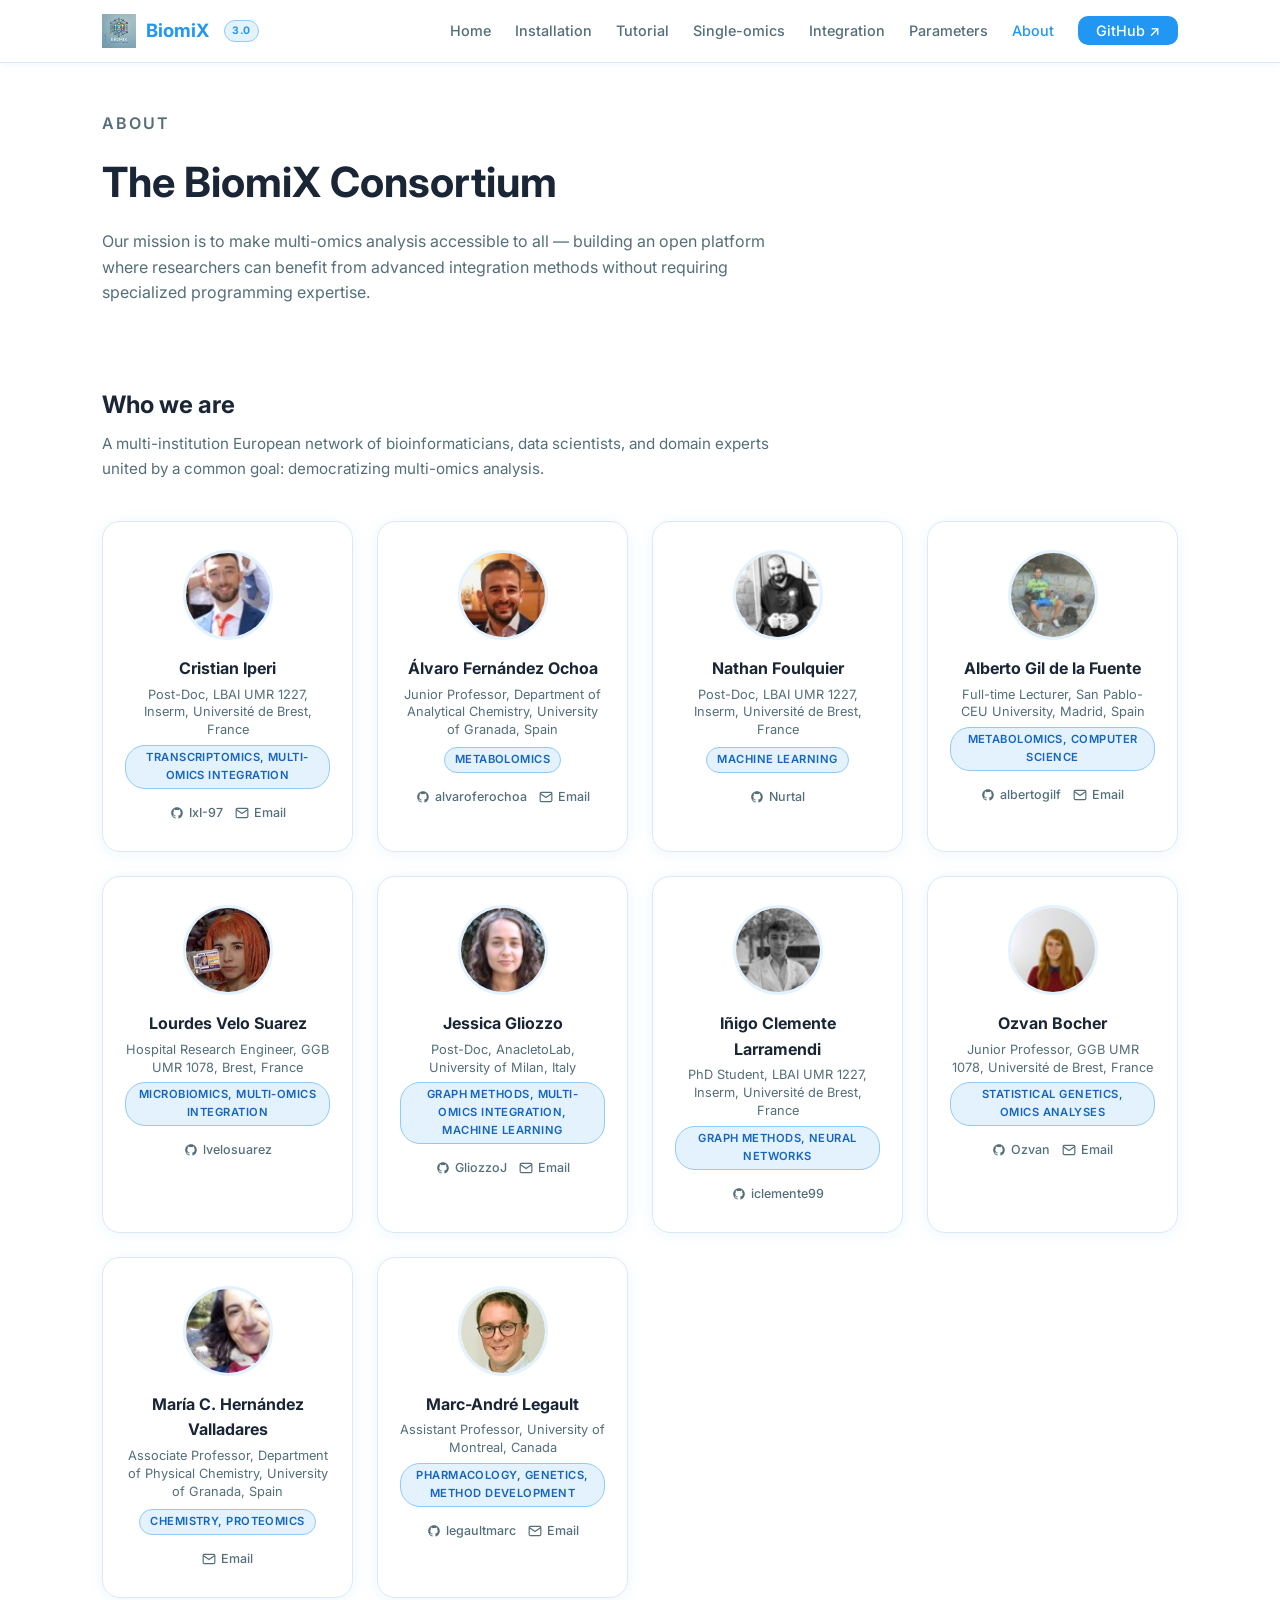
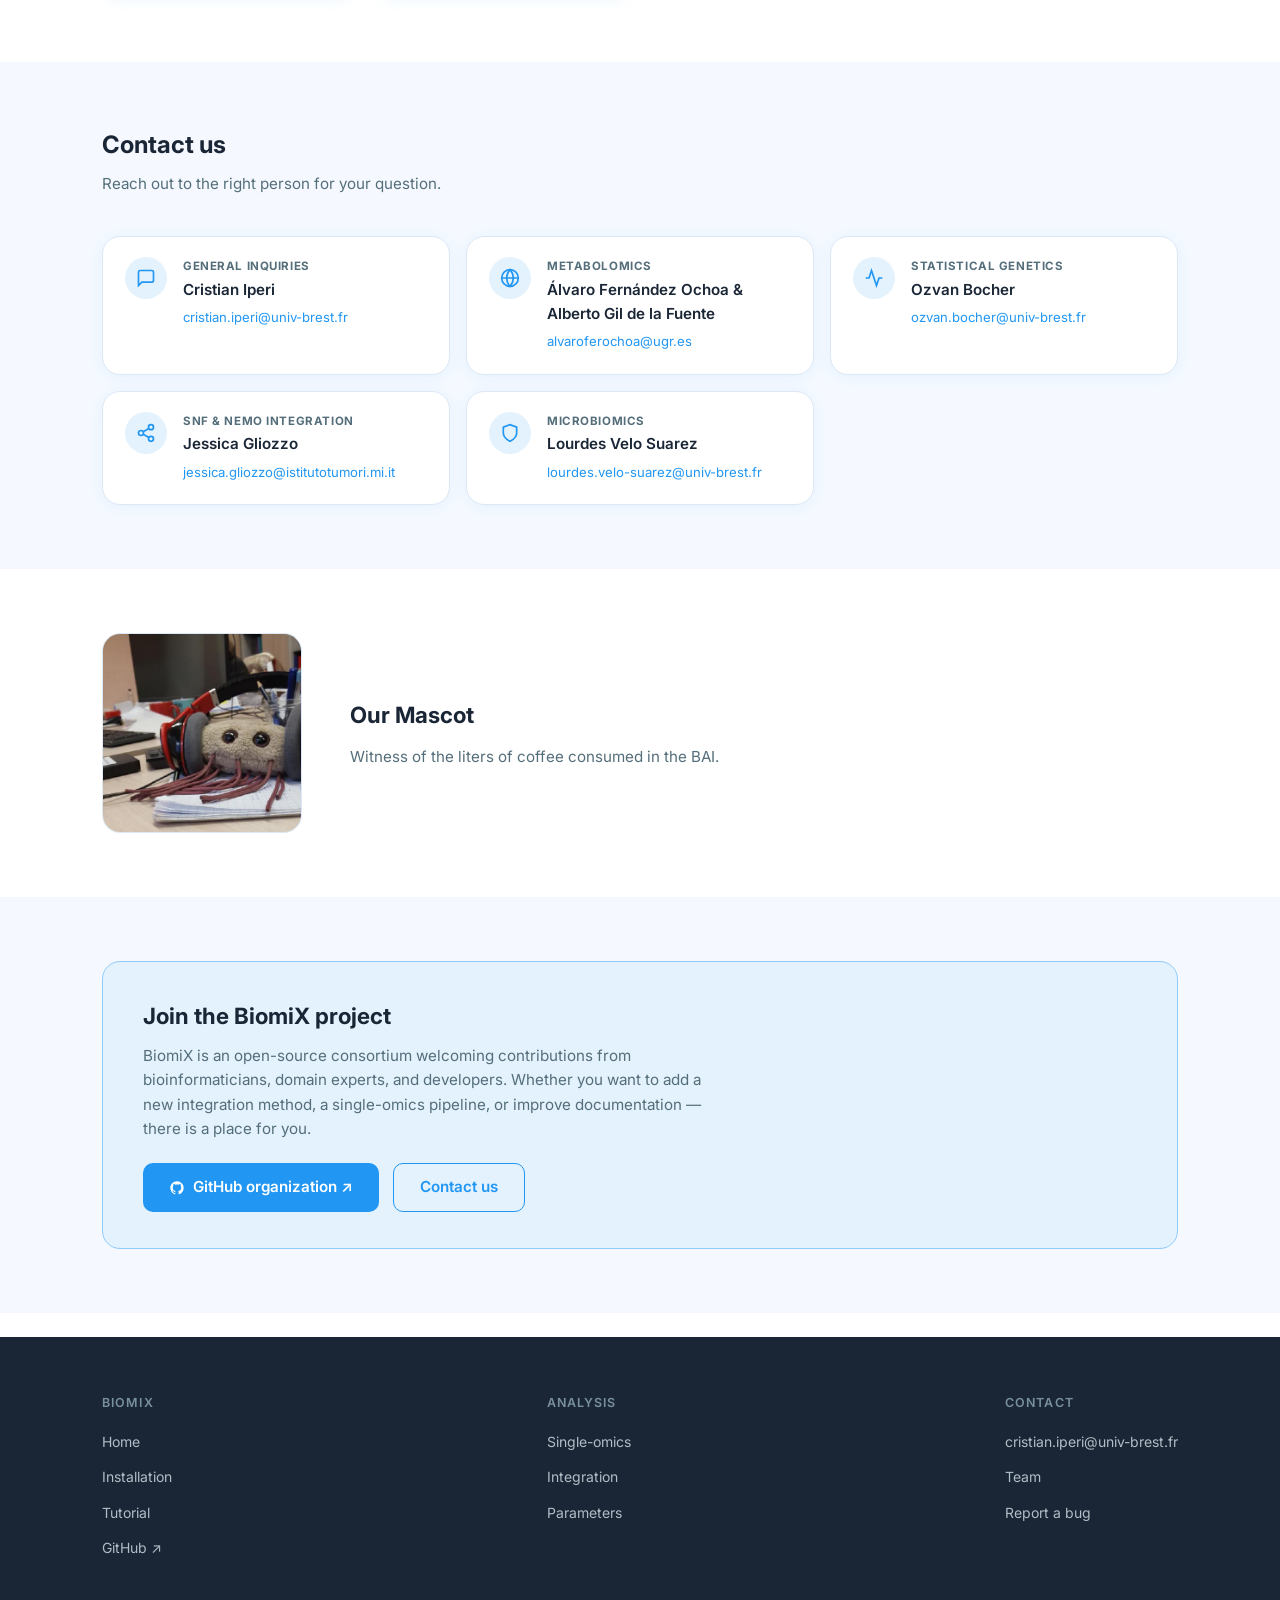
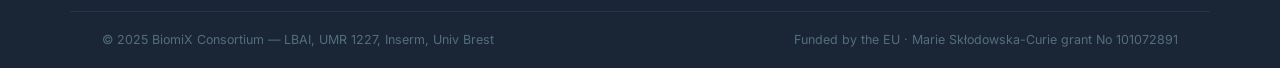
==== commit 2bb51963: "Update about_us.html" ====
--- a/about_us.html
+++ b/about_us.html
@@ -446,13 +446,11 @@
   <div class="container">
     <div class="mascot-wrap">
       <div class="mascot-wrap__img">
-        <img src="BiomiX_mascot.png" alt="BiomiX mascot"
-             onerror="this.style.display='none'; this.parentElement.innerHTML='<span style=\'font-size:5rem;\'>🦔</span>';">
+        <img src="Mascot.jpeg" alt="BiomiX mascot">
       </div>
       <div>
         <h2>Our Mascot</h2>
-        <p style="margin-top:12px;">Meet the BiomiX mascot — a hedgehog symbolizing the careful, methodical approach we take to multi-omics analysis. Just as a hedgehog navigates complex terrain one step at a time, BiomiX guides researchers through complex multi-omics data with precision and accessibility.</p>
-        <p style="margin-top:10px;">The mascot was created by the consortium as a symbol of our community and our shared commitment to open, accessible science.</p>
+        <p style="margin-top:12px;">Witness of the liters of coffee consumed in the BAI.</p>
       </div>
     </div>
   </div>
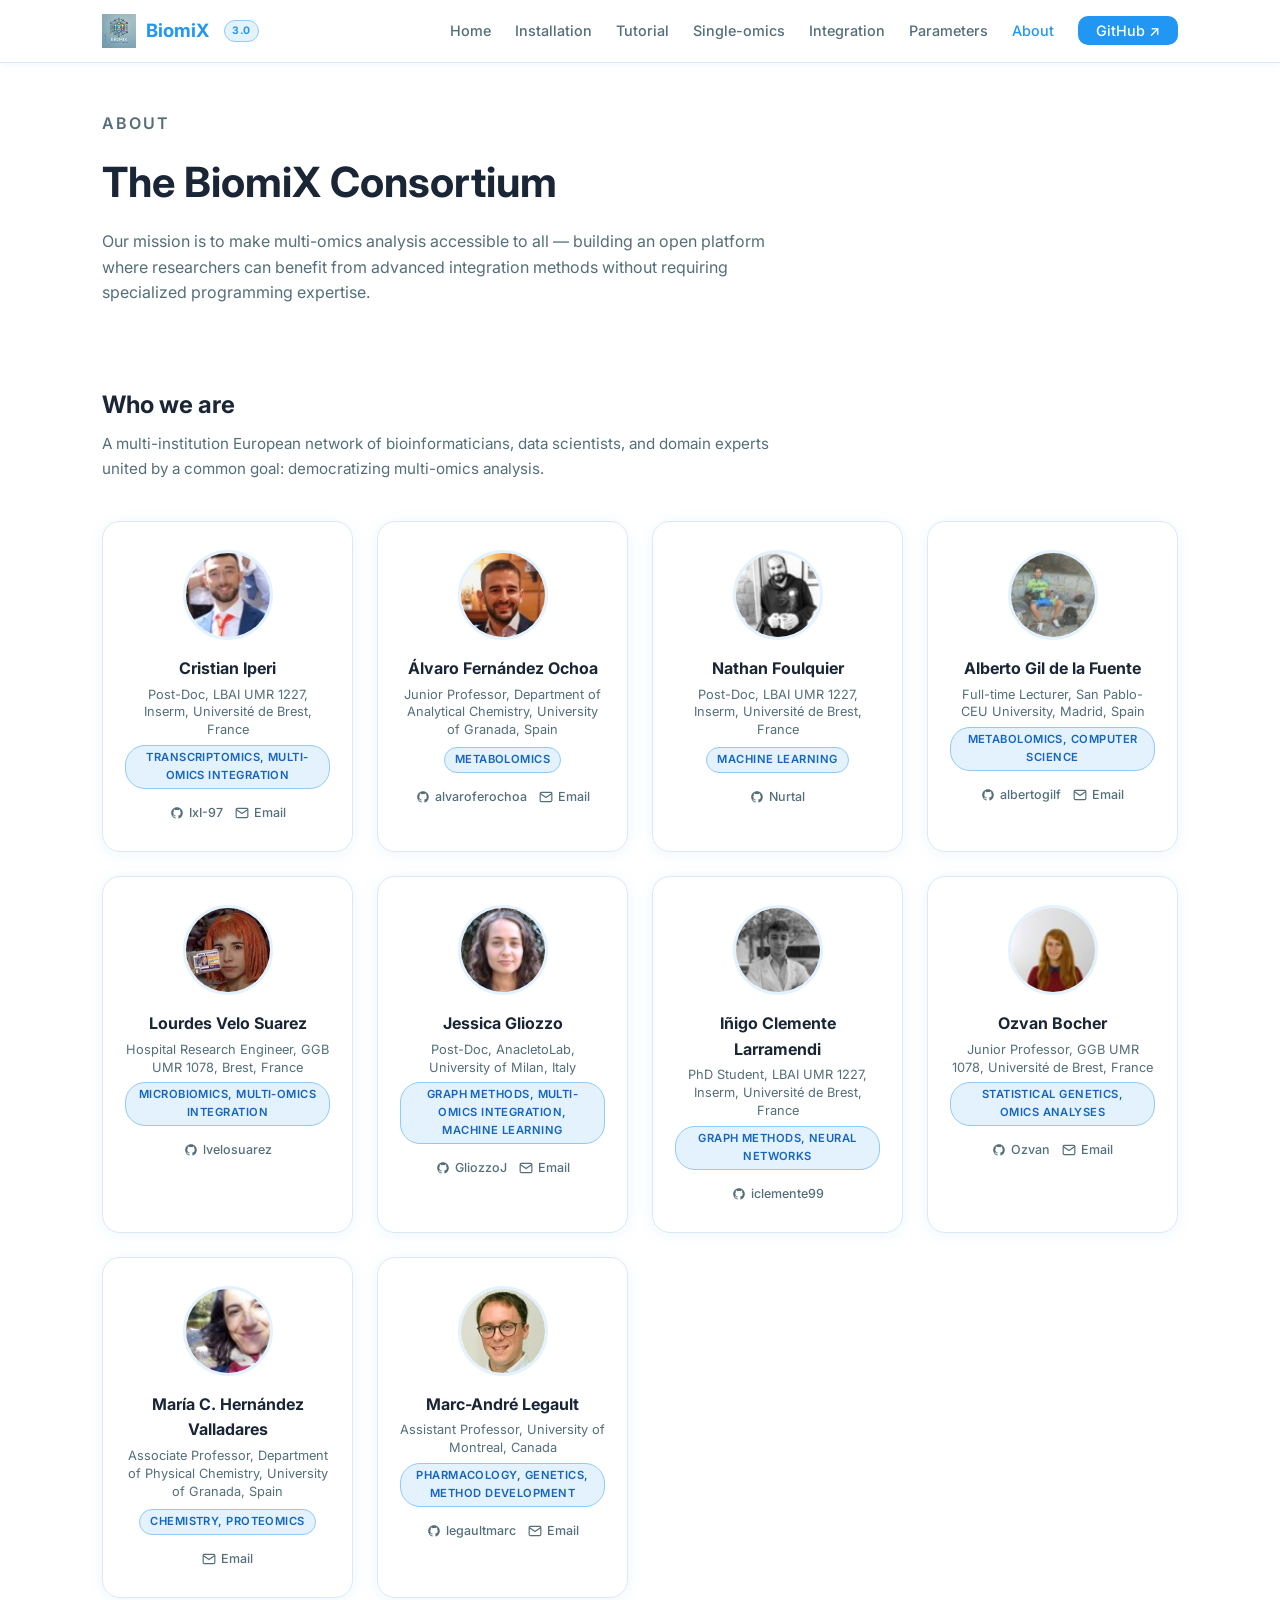
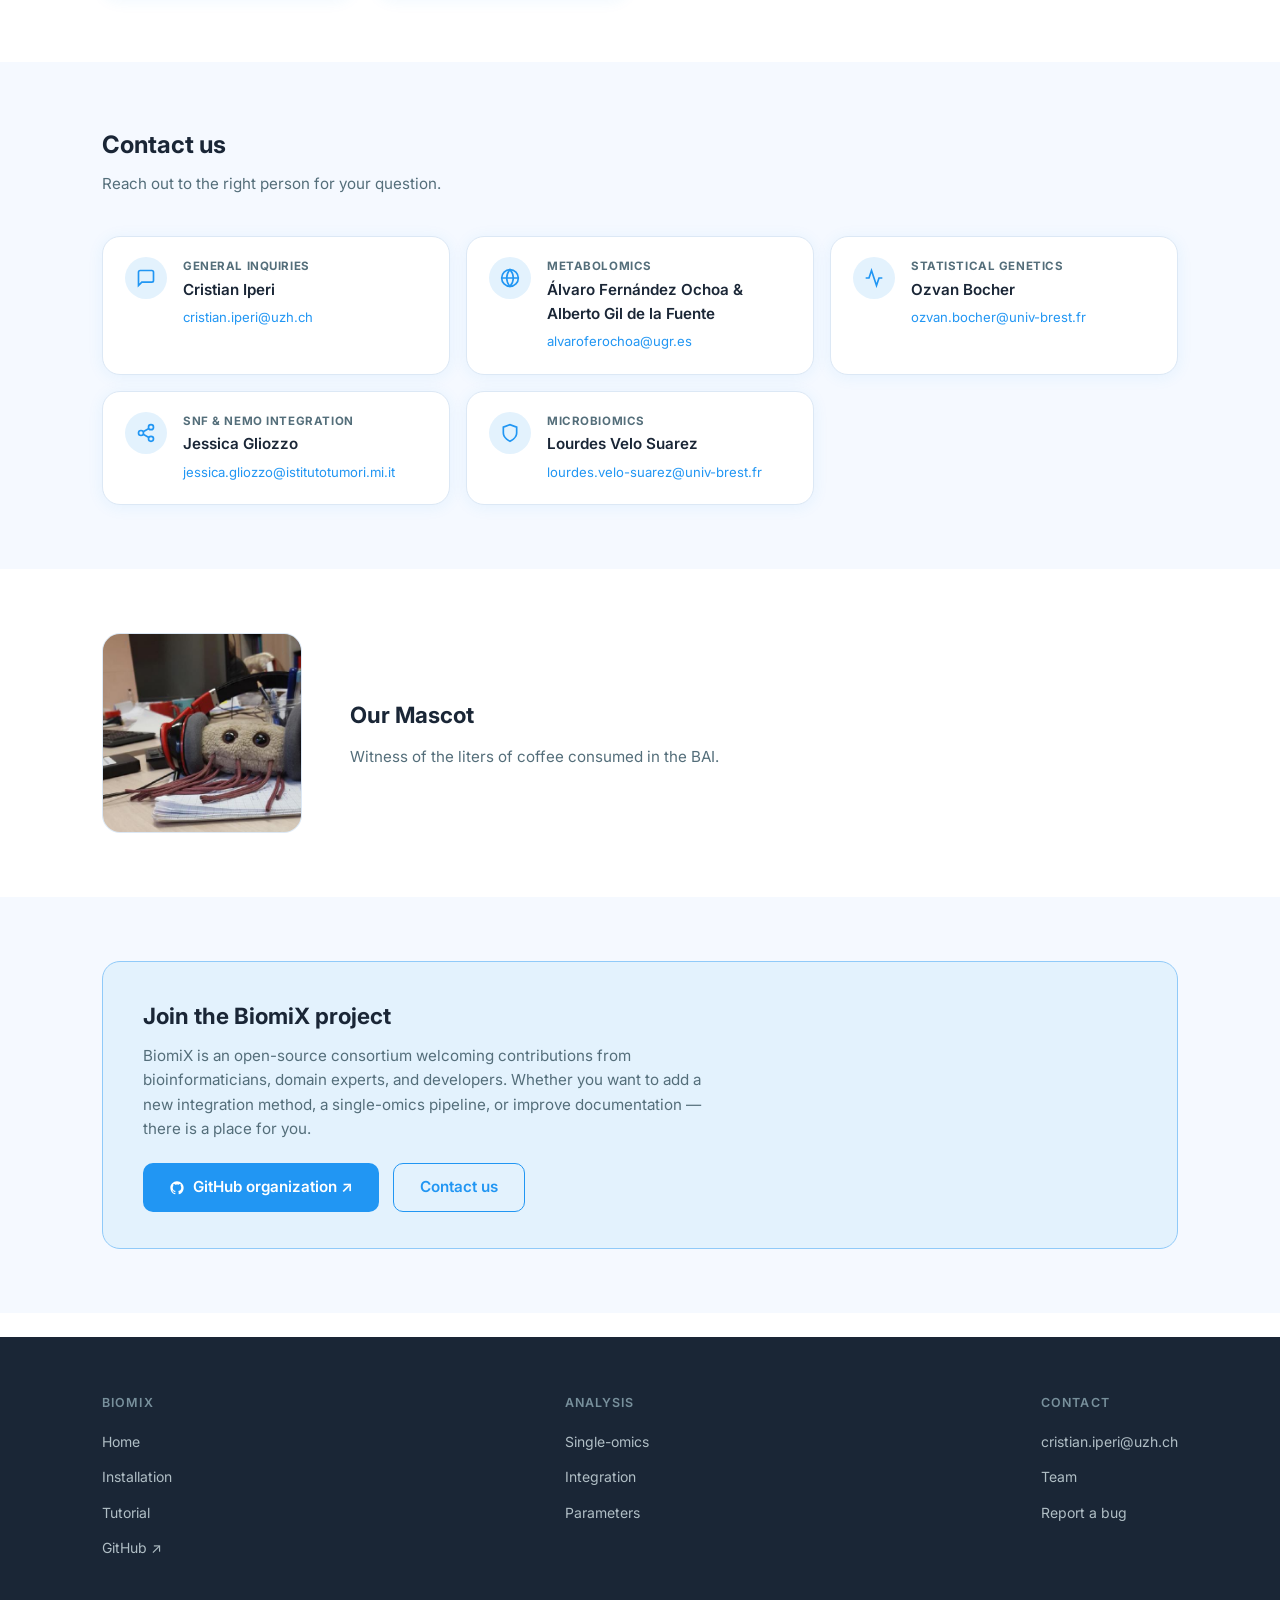
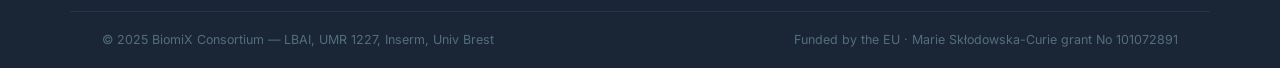
==== commit badef913: "Update about_us.html" ====
--- a/about_us.html
+++ b/about_us.html
@@ -180,7 +180,7 @@
             <svg viewBox="0 0 24 24" fill="currentColor"><path d="M12 2C6.477 2 2 6.477 2 12c0 4.418 2.865 8.166 6.839 9.489.5.092.682-.217.682-.482 0-.237-.009-.868-.013-1.703-2.782.604-3.369-1.341-3.369-1.341-.454-1.154-1.11-1.462-1.11-1.462-.908-.62.069-.608.069-.608 1.003.07 1.531 1.03 1.531 1.03.892 1.529 2.341 1.087 2.91.832.092-.647.35-1.088.636-1.338-2.22-.253-4.555-1.11-4.555-4.943 0-1.091.39-1.984 1.029-2.683-.103-.253-.446-1.27.098-2.647 0 0 .84-.269 2.75 1.025A9.578 9.578 0 0112 6.836c.85.004 1.705.114 2.504.336 1.909-1.294 2.747-1.025 2.747-1.025.546 1.377.203 2.394.1 2.647.64.699 1.028 1.592 1.028 2.683 0 3.842-2.339 4.687-4.566 4.935.359.309.678.919.678 1.852 0 1.336-.012 2.415-.012 2.743 0 .267.18.578.688.48C19.138 20.163 22 16.418 22 12c0-5.523-4.477-10-10-10z"/></svg>
             IxI-97
           </a>
-          <a href="mailto:cristian.iperi@univ-brest.fr">
+          <a href="mailto:cristian.iperi@uzh.ch">
             <svg viewBox="0 0 24 24" fill="none" stroke="currentColor" stroke-width="2"><path d="M4 4h16c1.1 0 2 .9 2 2v12c0 1.1-.9 2-2 2H4c-1.1 0-2-.9-2-2V6c0-1.1.9-2 2-2z"/><polyline points="22,6 12,13 2,6"/></svg>
             Email
           </a>
@@ -389,7 +389,7 @@
         <div>
           <div class="contact-card__topic">General inquiries</div>
           <div class="contact-card__name">Cristian Iperi</div>
-          <a href="mailto:cristian.iperi@univ-brest.fr" class="contact-card__email">cristian.iperi@univ-brest.fr</a>
+          <a href="mailto:cristian.iperi@uzh.ch" class="contact-card__email">cristian.iperi@uzh.ch</a>
         </div>
       </div>
 
@@ -468,7 +468,7 @@
             <svg width="16" height="16" viewBox="0 0 24 24" fill="currentColor"><path d="M12 2C6.477 2 2 6.477 2 12c0 4.418 2.865 8.166 6.839 9.489.5.092.682-.217.682-.482 0-.237-.009-.868-.013-1.703-2.782.604-3.369-1.341-3.369-1.341-.454-1.154-1.11-1.462-1.11-1.462-.908-.62.069-.608.069-.608 1.003.07 1.531 1.03 1.531 1.03.892 1.529 2.341 1.087 2.91.832.092-.647.35-1.088.636-1.338-2.22-.253-4.555-1.11-4.555-4.943 0-1.091.39-1.984 1.029-2.683-.103-.253-.446-1.27.098-2.647 0 0 .84-.269 2.75 1.025A9.578 9.578 0 0112 6.836c.85.004 1.705.114 2.504.336 1.909-1.294 2.747-1.025 2.747-1.025.546 1.377.203 2.394.1 2.647.64.699 1.028 1.592 1.028 2.683 0 3.842-2.339 4.687-4.566 4.935.359.309.678.919.678 1.852 0 1.336-.012 2.415-.012 2.743 0 .267.18.578.688.48C19.138 20.163 22 16.418 22 12c0-5.523-4.477-10-10-10z"/></svg>
             GitHub organization ↗
           </a>
-          <a href="mailto:cristian.iperi@univ-brest.fr" class="btn btn--outline">Contact us</a>
+          <a href="mailto:cristian.iperi@uzh.ch" class="btn btn--outline">Contact us</a>
         </div>
       </div>
     </div>
@@ -498,7 +498,7 @@
     <div class="footer__col">
       <h4>Contact</h4>
       <ul>
-        <li><a href="mailto:cristian.iperi@univ-brest.fr">cristian.iperi@univ-brest.fr</a></li>
+        <li><a href="mailto:cristian.iperi@uzh.ch">cristian.iperi@uzh.ch</a></li>
         <li><a href="about_us.html">Team</a></li>
         <li><a href="https://github.com/BiomiX-consortium/BiomiX2.5/issues" target="_blank">Report a bug</a></li>
       </ul>
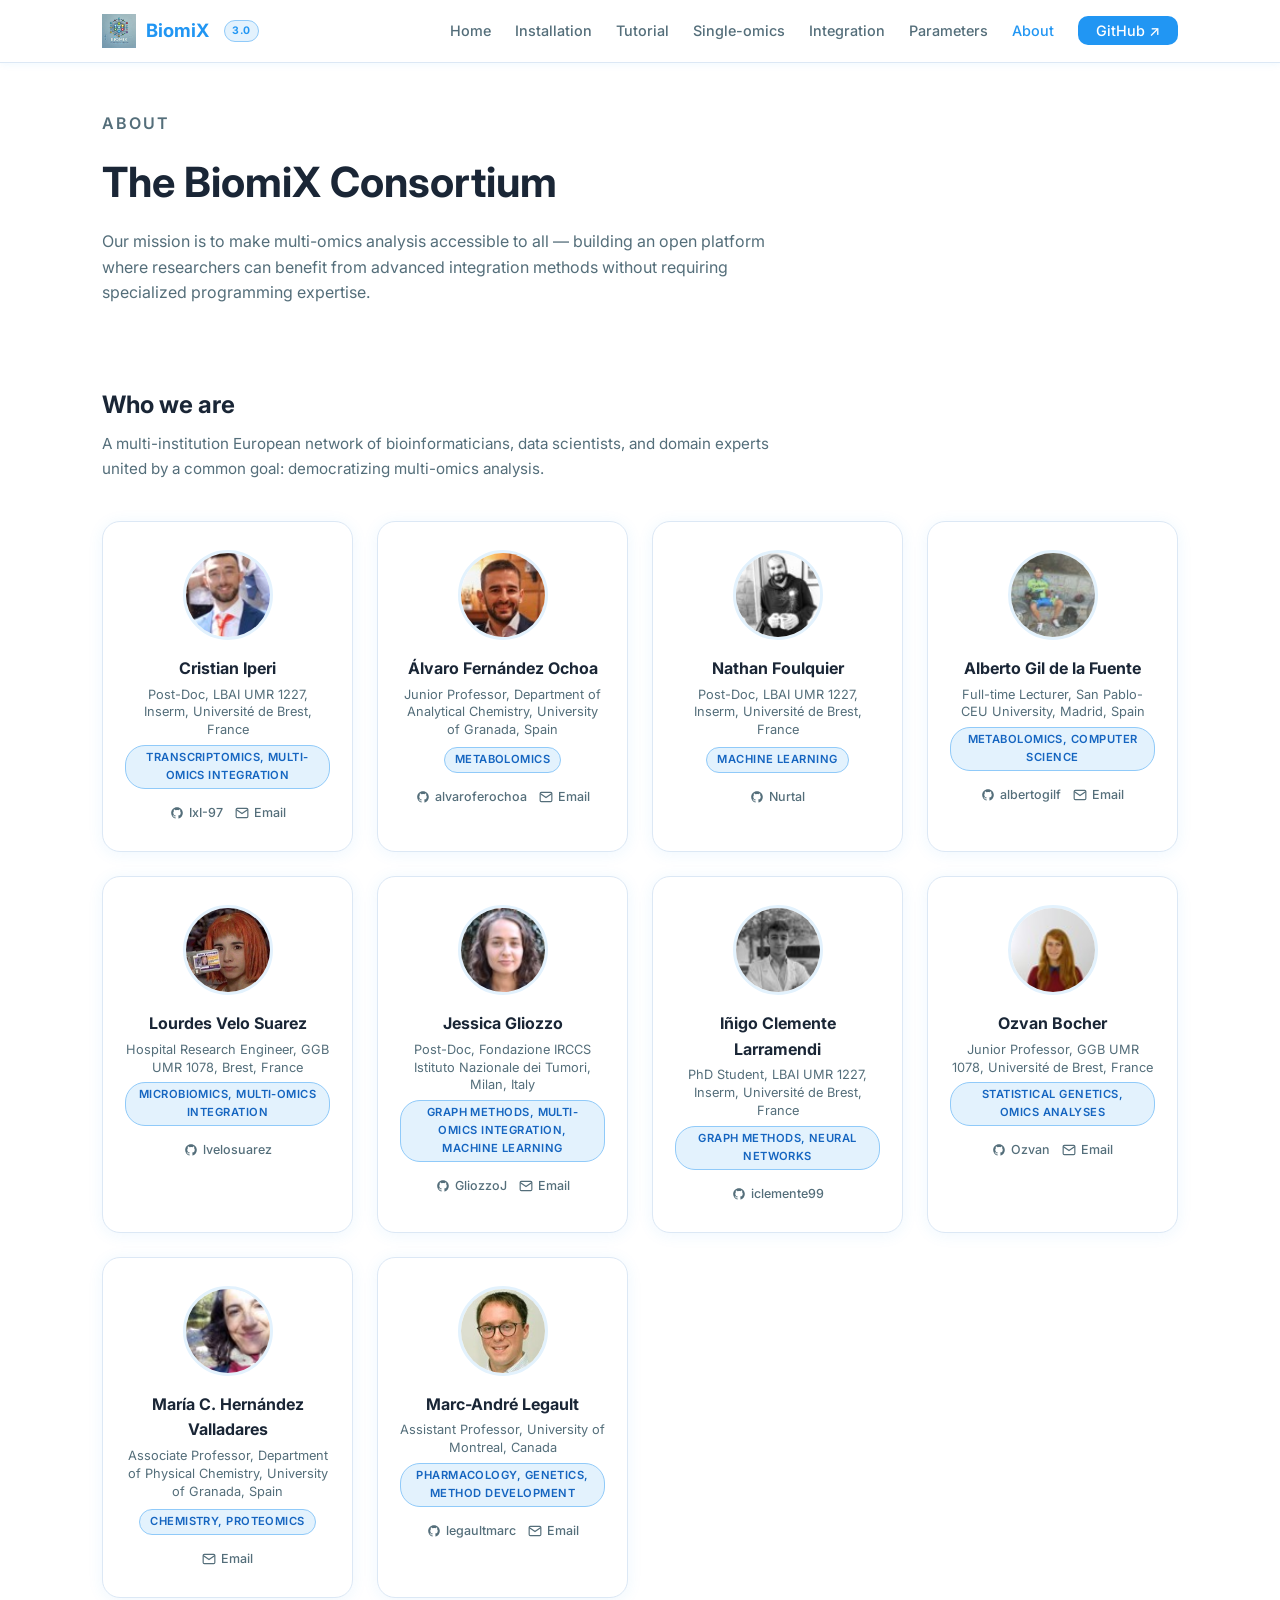
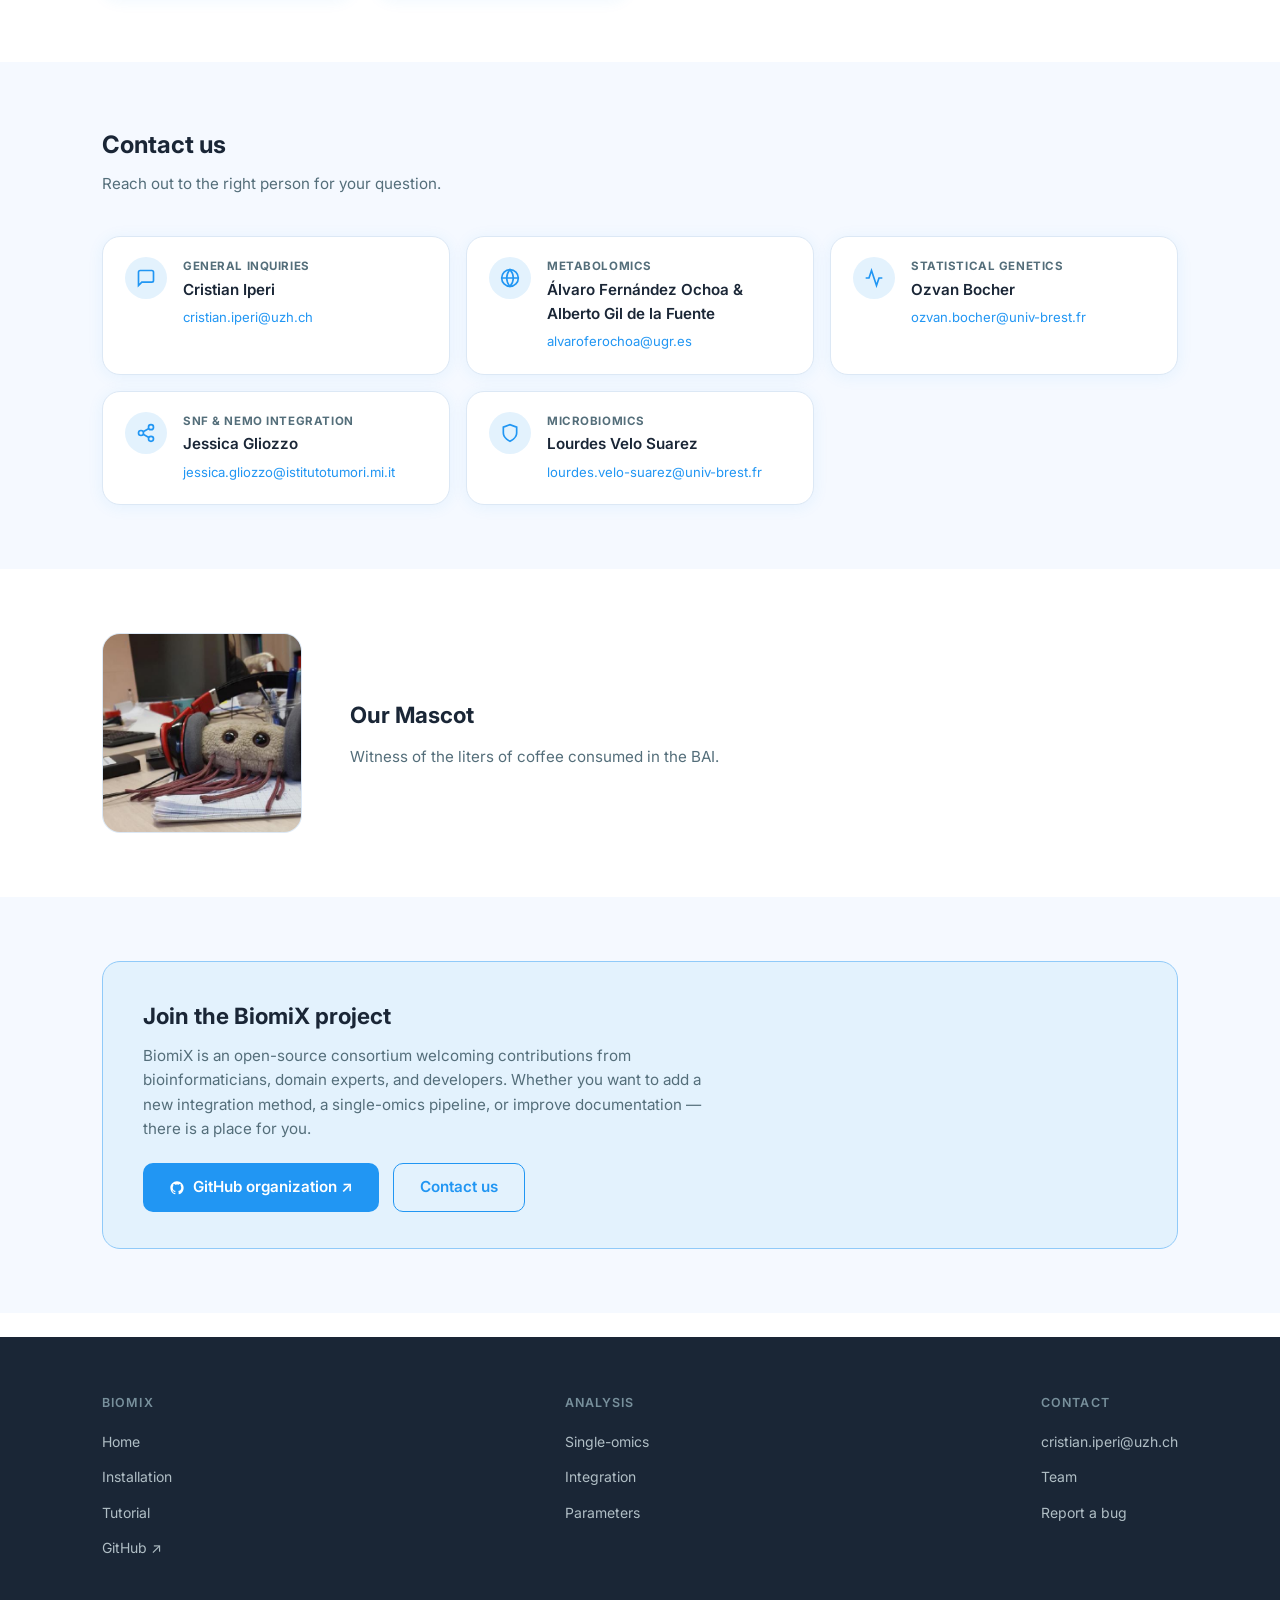
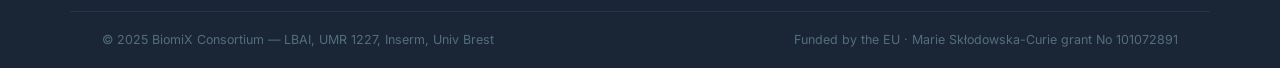
==== commit bfcaed94: "Update about_us.html" ====
--- a/about_us.html
+++ b/about_us.html
@@ -275,7 +275,7 @@
           <span class="team-card__initials" style="display:none;">JG</span>
         </div>
         <div class="team-card__name">Jessica Gliozzo</div>
-        <div class="team-card__role">Post-Doc, AnacletoLab, University of Milan, Italy</div>
+        <div class="team-card__role">Post-Doc, Fondazione IRCCS Istituto Nazionale dei  Tumori, Milan, Italy</div>
         <div class="team-card__domain">Graph methods, Multi-omics integration, Machine learning</div>
         <div class="team-card__links">
           <a href="https://github.com/GliozzoJ" target="_blank">
